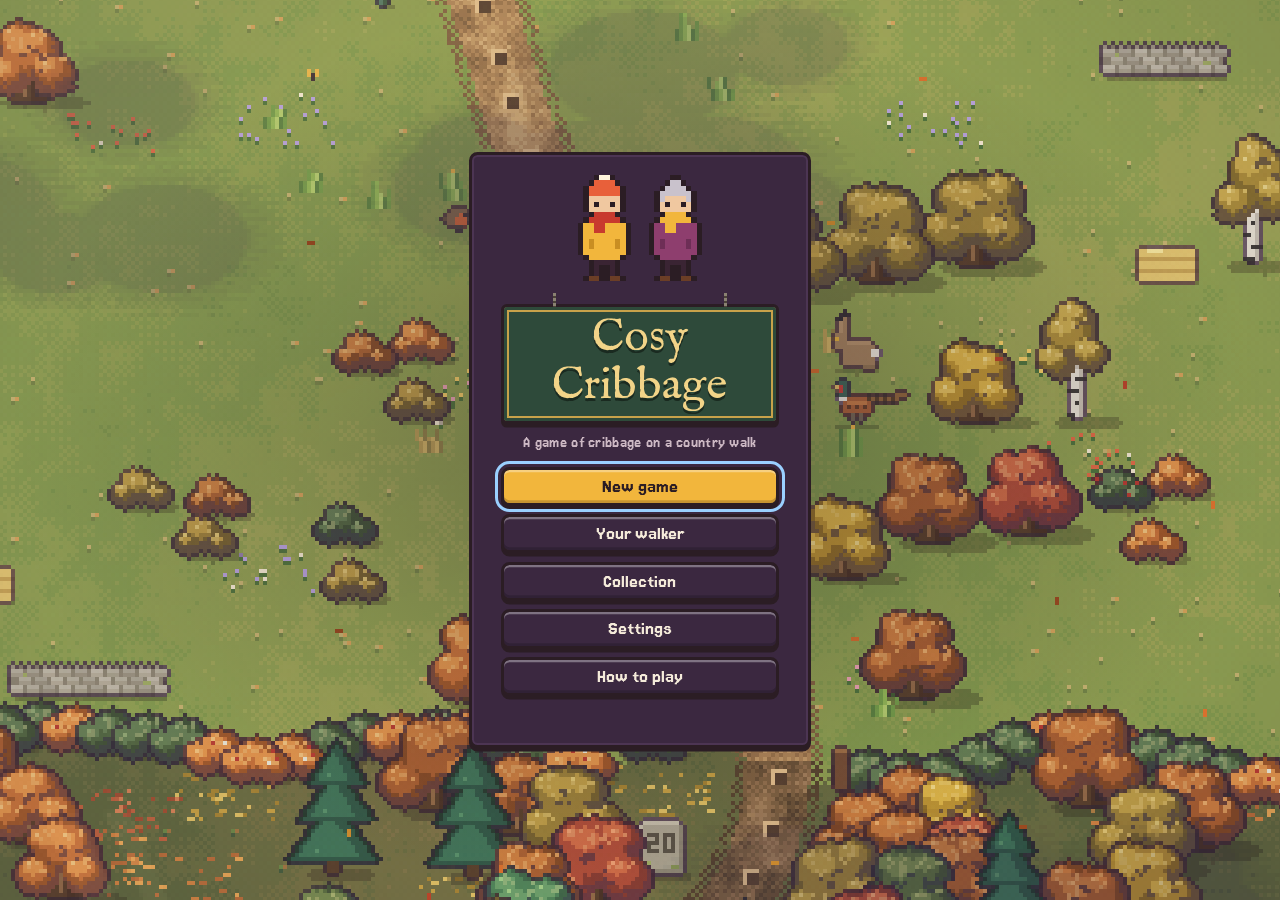
==== index.html @ cf3cde25 "Your cloth at every rest stop, not just the meadow The blanket you choose in the Collection used to " ====
<!DOCTYPE html>
<html lang="en">
<head>
<meta charset="utf-8">
<meta name="viewport" content="width=device-width, initial-scale=1">
<title>Cosy Cribbage</title>
<link rel="icon" href="data:,">
<link rel="preload" href="fonts/jersey-15.woff2" as="font" type="font/woff2" crossorigin>
<link rel="preload" href="fonts/im-fell-english.woff2" as="font" type="font/woff2" crossorigin>
<link rel="stylesheet" href="styles/main.css?v=1966e759">
</head>
<body>
<svg width="0" height="0" style="position:absolute" aria-hidden="true"><defs><symbol id="s-apple" viewBox="0 0 9 10" shape-rendering="crispEdges"><rect x="4" y="0" width="1" height="1" fill="currentColor"></rect><rect x="6" y="0" width="2" height="1" fill="currentColor"></rect><rect x="4" y="1" width="1" height="1" fill="currentColor"></rect><rect x="5" y="1" width="2" height="1" fill="currentColor"></rect><rect x="1" y="2" width="3" height="1" fill="currentColor"></rect><rect x="5" y="2" width="3" height="1" fill="currentColor"></rect><rect x="0" y="3" width="1" height="1" fill="currentColor"></rect><rect x="1" y="3" width="1" height="1" fill="currentColor"></rect><rect x="2" y="3" width="7" height="1" fill="currentColor"></rect><rect x="0" y="4" width="1" height="1" fill="currentColor"></rect><rect x="1" y="4" width="1" height="1" fill="currentColor"></rect><rect x="2" y="4" width="7" height="1" fill="currentColor"></rect><rect x="0" y="5" width="9" height="1" fill="currentColor"></rect><rect x="0" y="6" width="9" height="1" fill="currentColor"></rect><rect x="1" y="7" width="7" height="1" fill="currentColor"></rect><rect x="1" y="8" width="7" height="1" fill="currentColor"></rect><rect x="2" y="9" width="2" height="1" fill="currentColor"></rect><rect x="5" y="9" width="2" height="1" fill="currentColor"></rect><rect x="1" y="3" width="1" height="1" fill="#FFFFFF" fill-opacity="0.5"></rect><rect x="1" y="4" width="1" height="1" fill="#FFFFFF" fill-opacity="0.5"></rect></symbol><symbol id="s-pumpkin" viewBox="0 0 9 10" shape-rendering="crispEdges"><rect x="4" y="0" width="1" height="1" fill="#5C3A26"></rect><rect x="4" y="1" width="2" height="1" fill="#5C3A26"></rect><rect x="1" y="2" width="1" height="1" fill="currentColor"></rect><rect x="2" y="2" width="1" height="1" fill="currentColor"></rect><rect x="3" y="2" width="3" height="1" fill="currentColor"></rect><rect x="6" y="2" width="1" height="1" fill="currentColor"></rect><rect x="7" y="2" width="1" height="1" fill="currentColor"></rect><rect x="0" y="3" width="2" height="1" fill="currentColor"></rect><rect x="2" y="3" width="1" height="1" fill="currentColor"></rect><rect x="3" y="3" width="3" height="1" fill="currentColor"></rect><rect x="6" y="3" width="1" height="1" fill="currentColor"></rect><rect x="7" y="3" width="2" height="1" fill="currentColor"></rect><rect x="0" y="4" width="2" height="1" fill="currentColor"></rect><rect x="2" y="4" width="1" height="1" fill="currentColor"></rect><rect x="3" y="4" width="3" height="1" fill="currentColor"></rect><rect x="6" y="4" width="1" height="1" fill="currentColor"></rect><rect x="7" y="4" width="2" height="1" fill="currentColor"></rect><rect x="0" y="5" width="2" height="1" fill="currentColor"></rect><rect x="2" y="5" width="1" height="1" fill="currentColor"></rect><rect x="3" y="5" width="3" height="1" fill="currentColor"></rect><rect x="6" y="5" width="1" height="1" fill="currentColor"></rect><rect x="7" y="5" width="2" height="1" fill="currentColor"></rect><rect x="0" y="6" width="2" height="1" fill="currentColor"></rect><rect x="2" y="6" width="1" height="1" fill="currentColor"></rect><rect x="3" y="6" width="3" height="1" fill="currentColor"></rect><rect x="6" y="6" width="1" height="1" fill="currentColor"></rect><rect x="7" y="6" width="2" height="1" fill="currentColor"></rect><rect x="0" y="7" width="2" height="1" fill="currentColor"></rect><rect x="2" y="7" width="1" height="1" fill="currentColor"></rect><rect x="3" y="7" width="3" height="1" fill="currentColor"></rect><rect x="6" y="7" width="1" height="1" fill="currentColor"></rect><rect x="7" y="7" width="2" height="1" fill="currentColor"></rect><rect x="1" y="8" width="1" height="1" fill="currentColor"></rect><rect x="2" y="8" width="1" height="1" fill="currentColor"></rect><rect x="3" y="8" width="3" height="1" fill="currentColor"></rect><rect x="6" y="8" width="1" height="1" fill="currentColor"></rect><rect x="7" y="8" width="1" height="1" fill="currentColor"></rect><rect x="2" y="9" width="5" height="1" fill="currentColor"></rect><rect x="2" y="2" width="1" height="1" fill="#000000" fill-opacity="0.25"></rect><rect x="6" y="2" width="1" height="1" fill="#000000" fill-opacity="0.25"></rect><rect x="2" y="3" width="1" height="1" fill="#000000" fill-opacity="0.25"></rect><rect x="6" y="3" width="1" height="1" fill="#000000" fill-opacity="0.25"></rect><rect x="2" y="4" width="1" height="1" fill="#000000" fill-opacity="0.25"></rect><rect x="6" y="4" width="1" height="1" fill="#000000" fill-opacity="0.25"></rect><rect x="2" y="5" width="1" height="1" fill="#000000" fill-opacity="0.25"></rect><rect x="6" y="5" width="1" height="1" fill="#000000" fill-opacity="0.25"></rect><rect x="2" y="6" width="1" height="1" fill="#000000" fill-opacity="0.25"></rect><rect x="6" y="6" width="1" height="1" fill="#000000" fill-opacity="0.25"></rect><rect x="2" y="7" width="1" height="1" fill="#000000" fill-opacity="0.25"></rect><rect x="6" y="7" width="1" height="1" fill="#000000" fill-opacity="0.25"></rect><rect x="2" y="8" width="1" height="1" fill="#000000" fill-opacity="0.25"></rect><rect x="6" y="8" width="1" height="1" fill="#000000" fill-opacity="0.25"></rect></symbol><symbol id="s-berry" viewBox="0 0 9 10" shape-rendering="crispEdges"><rect x="3" y="0" width="1" height="1" fill="#4E7A34"></rect><rect x="5" y="0" width="1" height="1" fill="#4E7A34"></rect><rect x="6" y="0" width="1" height="1" fill="#4E7A34"></rect><rect x="4" y="1" width="1" height="1" fill="#4E7A34"></rect><rect x="5" y="1" width="1" height="1" fill="#4E7A34"></rect><rect x="2" y="2" width="1" height="1" fill="currentColor"></rect><rect x="3" y="2" width="1" height="1" fill="currentColor"></rect><rect x="4" y="2" width="1" height="1" fill="currentColor"></rect><rect x="5" y="2" width="1" height="1" fill="currentColor"></rect><rect x="6" y="2" width="1" height="1" fill="currentColor"></rect><rect x="1" y="3" width="1" height="1" fill="currentColor"></rect><rect x="2" y="3" width="1" height="1" fill="currentColor"></rect><rect x="2" y="3" width="1" height="1" fill="#FFFFFF" fill-opacity="0.45"></rect><rect x="3" y="3" width="1" height="1" fill="currentColor"></rect><rect x="4" y="3" width="1" height="1" fill="currentColor"></rect><rect x="5" y="3" width="1" height="1" fill="currentColor"></rect><rect x="5" y="3" width="1" height="1" fill="#FFFFFF" fill-opacity="0.45"></rect><rect x="6" y="3" width="1" height="1" fill="currentColor"></rect><rect x="7" y="3" width="1" height="1" fill="currentColor"></rect><rect x="0" y="4" width="1" height="1" fill="currentColor"></rect><rect x="1" y="4" width="1" height="1" fill="currentColor"></rect><rect x="2" y="4" width="1" height="1" fill="currentColor"></rect><rect x="3" y="4" width="1" height="1" fill="currentColor"></rect><rect x="4" y="4" width="1" height="1" fill="currentColor"></rect><rect x="5" y="4" width="1" height="1" fill="currentColor"></rect><rect x="6" y="4" width="1" height="1" fill="currentColor"></rect><rect x="7" y="4" width="1" height="1" fill="currentColor"></rect><rect x="8" y="4" width="1" height="1" fill="currentColor"></rect><rect x="0" y="5" width="1" height="1" fill="currentColor"></rect><rect x="1" y="5" width="1" height="1" fill="currentColor"></rect><rect x="1" y="5" width="1" height="1" fill="#FFFFFF" fill-opacity="0.45"></rect><rect x="2" y="5" width="1" height="1" fill="currentColor"></rect><rect x="3" y="5" width="1" height="1" fill="currentColor"></rect><rect x="4" y="5" width="1" height="1" fill="currentColor"></rect><rect x="4" y="5" width="1" height="1" fill="#FFFFFF" fill-opacity="0.45"></rect><rect x="5" y="5" width="1" height="1" fill="currentColor"></rect><rect x="6" y="5" width="1" height="1" fill="currentColor"></rect><rect x="7" y="5" width="1" height="1" fill="currentColor"></rect><rect x="7" y="5" width="1" height="1" fill="#FFFFFF" fill-opacity="0.45"></rect><rect x="8" y="5" width="1" height="1" fill="currentColor"></rect><rect x="0" y="6" width="1" height="1" fill="currentColor"></rect><rect x="1" y="6" width="1" height="1" fill="currentColor"></rect><rect x="2" y="6" width="1" height="1" fill="currentColor"></rect><rect x="3" y="6" width="1" height="1" fill="currentColor"></rect><rect x="4" y="6" width="1" height="1" fill="currentColor"></rect><rect x="5" y="6" width="1" height="1" fill="currentColor"></rect><rect x="6" y="6" width="1" height="1" fill="currentColor"></rect><rect x="7" y="6" width="1" height="1" fill="currentColor"></rect><rect x="8" y="6" width="1" height="1" fill="currentColor"></rect><rect x="1" y="7" width="1" height="1" fill="currentColor"></rect><rect x="2" y="7" width="1" height="1" fill="currentColor"></rect><rect x="2" y="7" width="1" height="1" fill="#FFFFFF" fill-opacity="0.45"></rect><rect x="3" y="7" width="1" height="1" fill="currentColor"></rect><rect x="4" y="7" width="1" height="1" fill="currentColor"></rect><rect x="5" y="7" width="1" height="1" fill="currentColor"></rect><rect x="5" y="7" width="1" height="1" fill="#FFFFFF" fill-opacity="0.45"></rect><rect x="6" y="7" width="1" height="1" fill="currentColor"></rect><rect x="7" y="7" width="1" height="1" fill="currentColor"></rect><rect x="2" y="8" width="1" height="1" fill="currentColor"></rect><rect x="3" y="8" width="1" height="1" fill="currentColor"></rect><rect x="4" y="8" width="1" height="1" fill="currentColor"></rect><rect x="5" y="8" width="1" height="1" fill="currentColor"></rect><rect x="6" y="8" width="1" height="1" fill="currentColor"></rect><rect x="3" y="9" width="1" height="1" fill="currentColor"></rect><rect x="4" y="9" width="1" height="1" fill="currentColor"></rect><rect x="5" y="9" width="1" height="1" fill="currentColor"></rect><rect x="3" y="4" width="1" height="1" fill="#000000" fill-opacity="0.3"></rect><rect x="6" y="4" width="1" height="1" fill="#000000" fill-opacity="0.3"></rect><rect x="2" y="6" width="1" height="1" fill="#000000" fill-opacity="0.3"></rect><rect x="5" y="6" width="1" height="1" fill="#000000" fill-opacity="0.3"></rect><rect x="7" y="6" width="1" height="1" fill="#000000" fill-opacity="0.3"></rect><rect x="4" y="8" width="1" height="1" fill="#000000" fill-opacity="0.3"></rect></symbol><symbol id="s-leaf" viewBox="0 0 9 10" shape-rendering="crispEdges"><rect x="4" y="0" width="1" height="1" fill="currentColor"></rect><rect x="3" y="1" width="3" height="1" fill="currentColor"></rect><rect x="2" y="2" width="2" height="1" fill="currentColor"></rect><rect x="4" y="2" width="1" height="1" fill="currentColor"></rect><rect x="5" y="2" width="2" height="1" fill="currentColor"></rect><rect x="1" y="3" width="3" height="1" fill="currentColor"></rect><rect x="4" y="3" width="1" height="1" fill="currentColor"></rect><rect x="5" y="3" width="3" height="1" fill="currentColor"></rect><rect x="0" y="4" width="1" height="1" fill="currentColor"></rect><rect x="1" y="4" width="1" height="1" fill="currentColor"></rect><rect x="2" y="4" width="2" height="1" fill="currentColor"></rect><rect x="4" y="4" width="1" height="1" fill="currentColor"></rect><rect x="5" y="4" width="2" height="1" fill="currentColor"></rect><rect x="7" y="4" width="1" height="1" fill="currentColor"></rect><rect x="8" y="4" width="1" height="1" fill="currentColor"></rect><rect x="0" y="5" width="2" height="1" fill="currentColor"></rect><rect x="2" y="5" width="1" height="1" fill="currentColor"></rect><rect x="3" y="5" width="1" height="1" fill="currentColor"></rect><rect x="4" y="5" width="1" height="1" fill="currentColor"></rect><rect x="5" y="5" width="1" height="1" fill="currentColor"></rect><rect x="6" y="5" width="1" height="1" fill="currentColor"></rect><rect x="7" y="5" width="2" height="1" fill="currentColor"></rect><rect x="1" y="6" width="3" height="1" fill="currentColor"></rect><rect x="4" y="6" width="1" height="1" fill="currentColor"></rect><rect x="5" y="6" width="3" height="1" fill="currentColor"></rect><rect x="2" y="7" width="2" height="1" fill="currentColor"></rect><rect x="4" y="7" width="1" height="1" fill="currentColor"></rect><rect x="5" y="7" width="2" height="1" fill="currentColor"></rect><rect x="4" y="8" width="1" height="1" fill="currentColor"></rect><rect x="4" y="9" width="1" height="1" fill="currentColor"></rect><rect x="4" y="2" width="1" height="1" fill="#F7EEDD" fill-opacity="0.6"></rect><rect x="4" y="3" width="1" height="1" fill="#F7EEDD" fill-opacity="0.6"></rect><rect x="1" y="4" width="1" height="1" fill="#F7EEDD" fill-opacity="0.6"></rect><rect x="4" y="4" width="1" height="1" fill="#F7EEDD" fill-opacity="0.6"></rect><rect x="7" y="4" width="1" height="1" fill="#F7EEDD" fill-opacity="0.6"></rect><rect x="2" y="5" width="1" height="1" fill="#F7EEDD" fill-opacity="0.6"></rect><rect x="4" y="5" width="1" height="1" fill="#F7EEDD" fill-opacity="0.6"></rect><rect x="6" y="5" width="1" height="1" fill="#F7EEDD" fill-opacity="0.6"></rect><rect x="4" y="6" width="1" height="1" fill="#F7EEDD" fill-opacity="0.6"></rect><rect x="4" y="7" width="1" height="1" fill="#F7EEDD" fill-opacity="0.6"></rect></symbol><symbol id="s-acorn" viewBox="0 0 9 10" shape-rendering="crispEdges"><rect x="4" y="0" width="1" height="1" fill="#3E2412"></rect><rect x="1" y="1" width="7" height="1" fill="#3E2412"></rect><rect x="0" y="2" width="9" height="1" fill="#3E2412"></rect><rect x="0" y="3" width="9" height="1" fill="#3E2412"></rect><rect x="1" y="4" width="7" height="1" fill="currentColor"></rect><rect x="1" y="5" width="1" height="1" fill="currentColor"></rect><rect x="2" y="5" width="6" height="1" fill="currentColor"></rect><rect x="1" y="6" width="1" height="1" fill="currentColor"></rect><rect x="2" y="6" width="6" height="1" fill="currentColor"></rect><rect x="2" y="7" width="5" height="1" fill="currentColor"></rect><rect x="3" y="8" width="3" height="1" fill="currentColor"></rect><rect x="4" y="9" width="1" height="1" fill="currentColor"></rect><rect x="1" y="5" width="1" height="1" fill="#FFFFFF" fill-opacity="0.4"></rect><rect x="1" y="6" width="1" height="1" fill="#FFFFFF" fill-opacity="0.4"></rect></symbol></defs></svg>
<canvas id="scene" aria-label="The lane and your rest stop. Lanterns on the lane show where each of you will walk to this round."></canvas>
<div id="hud" class="lane-hud"></div>

<div class="topbar">
 <div class="panel titlechip"><span class="title">Cosy Cribbage</span><span class="sub"><span id="roundInfo"></span><span class="seed" id="seed"></span></span></div>
 <div class="panel scores">
  <div class="score you"><i class="pip"></i><span class="who">You</span><b id="score-p">0</b><small id="gain-p"></small></div>
  <div class="score them"><i class="pip"></i><span class="who">Winnie</span><b id="score-c">0</b><small id="gain-c"></small></div>
 </div>
 <div class="controls">
  <button class="ibtn" id="musicBtn" aria-pressed="true" title="Music" aria-label="Music"><svg viewBox="0 0 8 8" aria-hidden="true"><path d="M3 0h5v1H3zM3 0h1v6H3zM7 0h1v5H7zM1 5h3v3H1zM5 4h3v3H5z" fill="currentColor"/></svg></button>
  <button class="ibtn" id="soundBtn" aria-pressed="true" title="Sound effects" aria-label="Sound effects"><svg viewBox="0 0 8 8" aria-hidden="true"><path d="M0 3h2v2H0zM2 2h1v4H2zM3 1h1v6H3zM5 2h1v1H5zM6 1h1v1H6zM5 5h1v1H5zM6 6h1v1H6zM6 3h2v2H6z" fill="currentColor"/></svg></button>
  <button class="ibtn" id="historyBtn" title="What happened" aria-label="What happened"><svg viewBox="0 0 8 8" aria-hidden="true"><path d="M0 1h8v1H0zM0 3h8v1H0zM0 5h8v1H0zM0 7h5v1H0z" fill="currentColor"/></svg></button>
  <button class="ibtn" id="rulesBtn" title="How to play" aria-label="How to play"><svg viewBox="0 0 8 8" aria-hidden="true"><path d="M2 0h4v1H2zM6 1h1v3H6zM4 4h2v1H4zM3 5h2v1H3zM3 7h2v1H3zM1 1h1v1H1z" fill="currentColor"/></svg></button>
  <button class="ibtn" id="menuIcon" title="Menu" aria-label="Menu"><svg viewBox="0 0 8 8" aria-hidden="true"><path d="M3 0h2v1H3zM2 1h1v1H2zM5 1h1v1H5zM1 2h1v1H1zM6 2h1v1H6zM0 3h8v1H0zM1 4h1v4H1zM6 4h1v4H6zM3 5h2v3H3zM2 7h1v1H2zM5 7h1v1H5z" fill="currentColor"/></svg></button>
  <button class="btn small" id="menuBtn">Menu</button>
 </div>
</div>

<div id="oppUI" class="opp-ui"></div>
<div id="surfaceUI" class="surface-ui"></div>
<div id="barUI" class="bar-ui"></div>
<div id="handUI" class="hand-ui"></div>
<div id="fx" class="fx stage"></div>


<div id="title" class="title-screen" hidden>
 <div class="panel title-card">
  <div class="title-art" id="titleArt" aria-hidden="true"></div>
  <div class="logo-sign"><h1 class="logo">Cosy Cribbage</h1></div>
  <p class="tagline">A game of cribbage on a country walk</p>
  <div class="menu">
   <button class="btn" id="tContinue">Continue</button>
   <button class="btn" id="tNew">New game</button>
   <button class="btn ghost" id="tWalker">Your walker</button>
   <button class="btn ghost" id="tCollection">Collection</button>
   <button class="btn ghost" id="tSettings">Settings</button>
   <button class="btn ghost" id="tRules">How to play</button>
  </div>
  <p class="title-stats" id="tStats"></p>
 </div>
 <div class="panel sheet" id="walkerSheet" hidden>
  <div class="dlg-head"><h2>Your walker</h2><button class="ibtn" data-back aria-label="Back"><svg viewBox="0 0 8 8" aria-hidden="true"><path d="M1 1h1v1H1zM2 2h1v1H2zM3 3h2v2H3zM5 2h1v1H5zM6 1h1v1H6zM2 5h1v1H2zM1 6h1v1H1zM5 5h1v1H5zM6 6h1v1H6z" fill="currentColor"/></svg></button></div>
  <div class="walker-grid" id="walkerGrid"></div>
 </div>
 <div class="panel sheet wide" id="collectionSheet" hidden>
  <div class="dlg-head"><h2>Collection</h2><button class="ibtn" data-back aria-label="Back"><svg viewBox="0 0 8 8" aria-hidden="true"><path d="M1 1h1v1H1zM2 2h1v1H2zM3 3h2v2H3zM5 2h1v1H5zM6 1h1v1H6zM2 5h1v1H2zM1 6h1v1H1zM5 5h1v1H5zM6 6h1v1H6z" fill="currentColor"/></svg></button></div>
  <div id="collectionBody"></div>
 </div>
 <div class="panel sheet" id="settingsSheet" hidden>
  <div class="dlg-head"><h2>Settings</h2><button class="ibtn" data-back aria-label="Back"><svg viewBox="0 0 8 8" aria-hidden="true"><path d="M1 1h1v1H1zM2 2h1v1H2zM3 3h2v2H3zM5 2h1v1H5zM6 1h1v1H6zM2 5h1v1H2zM1 6h1v1H1zM5 5h1v1H5zM6 6h1v1H6z" fill="currentColor"/></svg></button></div>
  <div class="setting"><span>Music</span><button class="toggle" id="sMusic" aria-pressed="true"><span></span></button></div>
  <div class="setting"><span>Sound effects</span><button class="toggle" id="sSound" aria-pressed="true"><span></span></button></div>
  <div class="setting col"><span>How Winnie plays</span>
   <div class="seg" id="sWinnie" role="group" aria-label="How Winnie plays">
    <button data-v="gentle">Gentle</button><button data-v="normal">Normal</button><button data-v="sharp">Sharp</button>
   </div>
   <small id="sWinnieNote"></small>
  </div>
 </div>
</div>

<div id="toasts" class="toasts" aria-live="polite"></div>
<div class="panel dialog" id="historyDlg" hidden><div class="dlg-head"><h2>What happened</h2><button class="ibtn" data-close aria-label="Close"><svg viewBox="0 0 8 8" aria-hidden="true"><path d="M1 1h1v1H1zM2 2h1v1H2zM3 3h2v2H3zM5 2h1v1H5zM6 1h1v1H6zM2 5h1v1H2zM1 6h1v1H1zM5 5h1v1H5zM6 6h1v1H6z" fill="currentColor"/></svg></button></div><div id="log" class="log"></div></div>
<div class="panel dialog" id="rulesDlg" hidden><div class="dlg-head"><h2>How to play</h2><button class="ibtn" data-close aria-label="Close"><svg viewBox="0 0 8 8" aria-hidden="true"><path d="M1 1h1v1H1zM2 2h1v1H2zM3 3h2v2H3zM5 2h1v1H5zM6 1h1v1H6zM2 5h1v1H2zM1 6h1v1H1zM5 5h1v1H5zM6 6h1v1H6z" fill="currentColor"/></svg></button></div>
 <ul>
   <li>At the start you each cut the deck. The lower card deals first (aces low).</li>
   <li>Each round you're dealt 6 cards. Pick 2 for the crib, which belongs to the dealer.</li>
   <li>A starter card is turned up. A jack scores the dealer 2 (his heels).</li>
   <li>Pegging: take turns playing cards, keeping the count at 31 or under. Score for 15 (2), 31 (2), pairs (2, 6, 12) and runs of 3 or more.</li>
   <li>If you can't play without going over 31, say Go. The last player to lay a card scores 1.</li>
   <li>The show: each hand scores with the starter. Fifteens 2, pairs 2, runs 1 per card, flush 4 or 5, and 1 for a jack matching the starter's suit (his nobs). Then the dealer scores the crib.</li>
   <li>Each round is played at a rest stop beside the lane. Points you score light a lantern further along; at the end of the round you both walk to your lanterns. First home at 121 wins.</li>
  </ul>
</div>
<script type="importmap">{"imports":{"./src/ai.js":"./src/ai.js?v=df0885c3","./src/art.js":"./src/art.js?v=497b6e69","./src/biomes.js":"./src/biomes.js?v=45d71f09","./src/cards.js":"./src/cards.js?v=2afb79ac","./src/collection.js":"./src/collection.js?v=89670405","./src/critters.js":"./src/critters.js?v=688e1f72","./src/game.js":"./src/game.js?v=4cdcb5be","./src/ground.js":"./src/ground.js?v=a14fafcf","./src/lane.js":"./src/lane.js?v=539a9e3c","./src/moments.js":"./src/moments.js?v=bac79530","./src/pixel.js":"./src/pixel.js?v=5874634c","./src/reststop.js":"./src/reststop.js?v=1572c9cd","./src/save.js":"./src/save.js?v=18dcd066","./src/scene.js":"./src/scene.js?v=fa06bb82","./src/scenery.js":"./src/scenery.js?v=8dbb115b","./src/scoring.js":"./src/scoring.js?v=37445088","./src/sound.js":"./src/sound.js?v=d62b0d7b","./src/sprites.js":"./src/sprites.js?v=ec0f4f63","./src/unlocks.js":"./src/unlocks.js?v=68dc9d2a","./src/walkers.js":"./src/walkers.js?v=8777dfb0","./src/weather.js":"./src/weather.js?v=d16a4c2c","./src/weathers.js":"./src/weathers.js?v=7598898b"}}</script>
<script type="module" src="src/game.js?v=4cdcb5be"></script>
</body>
</html>
---- styles/main.css ----
@font-face{font-family:Fell;src:url(../fonts/im-fell-english.woff2) format("woff2");font-display:swap}
@font-face{font-family:Jersey;src:url(../fonts/jersey-15.woff2) format("woff2");font-display:swap}

/* One small set of tokens. Sizes are in rem; the root size follows the screen (see placeUI). */
:root{
 --ink:#2B1D24;--plum:#3B2840;--plum-2:#4C3553;--cream:#F5EBDA;--paper:#FFFBF0;--muted:#CDB9C4;
 --gold:#F2B63C;--lamp:#FFD48A;--lilac:#D8B0E8;
 --r:.6rem;--bw:3px;--lift:0 .25rem 0 var(--ink);
 --cw:96px;--ch:130px;--co:58px
}
*{box-sizing:border-box}
html,body{margin:0;height:100%;overflow:hidden;background:#55702E;color:var(--cream);font-family:Jersey,ui-rounded,system-ui,sans-serif;font-synthesis:none;letter-spacing:.02em;-webkit-font-smoothing:antialiased}
button{font-family:inherit;font-weight:inherit}
[hidden]{display:none !important}
#scene{position:fixed;left:0;top:0;image-rendering:pixelated;display:block}
.lane-hud{position:fixed;inset:0;pointer-events:none;z-index:2}

/* building blocks */
.panel{background:var(--plum);border:var(--bw) solid var(--ink);border-radius:var(--r);box-shadow:inset 0 0 0 2px var(--plum-2),var(--lift)}
.tag{display:inline-block;padding:.1rem .5rem;background:var(--cream);color:var(--ink);border:var(--bw) solid var(--ink);border-radius:.45rem;font-size:1.04rem;white-space:nowrap;line-height:1.2}
.btn{height:2.75rem;padding:0 1.1rem;border:var(--bw) solid var(--ink);border-radius:var(--r);background:var(--gold);color:var(--ink);font-size:1.4rem;cursor:pointer;white-space:nowrap;
 box-shadow:inset 0 -.2rem 0 rgba(0,0,0,.18),inset 0 .15rem 0 rgba(255,255,255,.35),var(--lift);transition:transform .08s,box-shadow .08s}
.btn.small{height:2.35rem;font-size:1.16rem;padding:0 .8rem}
.btn:hover:not(:disabled){filter:brightness(1.06)}
.btn:active:not(:disabled){transform:translateY(.2rem);box-shadow:inset 0 -.2rem 0 rgba(0,0,0,.18),0 .05rem 0 var(--ink)}
.btn:disabled{background:#C9B79A;color:#6E5E58;cursor:default}
.btn.ghost{background:var(--plum);color:var(--cream)}
.ibtn{width:2.35rem;height:2.35rem;padding:.55rem;background:var(--plum);color:var(--cream);border:var(--bw) solid var(--ink);border-radius:var(--r);cursor:pointer;display:flex;align-items:center;justify-content:center;box-shadow:inset 0 0 0 2px var(--plum-2),var(--lift)}
.ibtn svg{width:100%;height:100%;shape-rendering:crispEdges}
.ibtn:hover{background:var(--plum-2)}
.ibtn:active{transform:translateY(.2rem);box-shadow:inset 0 0 0 2px var(--plum-2),0 .05rem 0 var(--ink)}
.ibtn.off{color:#8E7A88}
.btn:focus-visible,.ibtn:focus-visible,.card:focus-visible{outline:3px solid #9AD0FF;outline-offset:3px}

/* top bar */
.topbar{position:fixed;left:.75rem;right:.75rem;top:.75rem;z-index:6;display:flex;align-items:flex-start;gap:.6rem;pointer-events:none}
.topbar>*{pointer-events:auto}
.titlechip{display:flex;flex-direction:column;padding:.35rem .8rem .4rem;margin-right:auto}
.titlechip .title{font-size:1.65rem;color:var(--lamp);line-height:1.1}
.titlechip .sub{font-size:0.98rem;color:var(--muted);white-space:nowrap}
.titlechip .seed::before{content:" · "}
.scores{display:flex;align-items:center;gap:.2rem;padding:.25rem .3rem}
.score{display:flex;align-items:center;gap:.4rem;padding:.15rem .6rem;border-radius:.4rem;font-size:1.16rem;white-space:nowrap}
.score b{font-size:1.77rem;min-width:2ch;text-align:right;line-height:1.1}
.score.you b{color:var(--lamp)}
.score.them b{color:var(--lilac)}
.score small{font-size:0.98rem;color:var(--muted);min-width:2.2ch}
.pip{width:.6rem;height:.6rem;border:2px solid var(--ink);border-radius:2px}
.score.you .pip{background:var(--gold)}
.score.them .pip{background:#B07AC8}
.scores .score+.score{border-left:2px solid var(--plum-2);border-radius:0}
.controls{display:flex;gap:.4rem;align-items:center}
#menuIcon{display:none}

/* lane hud */
.lane-tag,.lantern-tag{position:absolute;transform:translate(-50%,-100%);padding:.05rem .45rem;background:var(--cream);color:var(--ink);border:var(--bw) solid var(--ink);border-radius:.45rem;font-size:0.98rem;white-space:nowrap;box-shadow:0 .15rem 0 rgba(0,0,0,.3)}
.lane-tag.you,.lantern-tag.you{background:var(--lamp)}
.lane-tag:not(.you),.lantern-tag:not(.you){background:var(--lilac)}
.lantern-tag.edge{opacity:.85;border-style:dashed}
.lane-banner{position:absolute;left:50%;top:5.5rem;transform:translateX(-50%);display:flex;flex-direction:column;align-items:center;padding:.4rem 1.4rem .5rem;white-space:nowrap}
.lane-banner.show{animation:bannerIn .4s steps(4)}
@keyframes bannerIn{0%{opacity:0;margin-top:-1rem}100%{opacity:1;margin-top:0}}
.lane-banner .small{font-size:1.04rem;color:var(--muted)}
.lane-banner .line{font-size:1.05rem;color:var(--cream);margin-top:.15rem}
.lane-banner .big{font-size:2.07rem;color:var(--lamp);line-height:1.1}
.lane-bubble,.speech{position:absolute;padding:.35rem .7rem;background:var(--paper);color:var(--ink);border:var(--bw) solid var(--ink);border-radius:var(--r);box-shadow:0 .2rem 0 rgba(0,0,0,.3);font-size:1.16rem;white-space:nowrap}
.lane-bubble{transform:translate(-50%,-100%);max-width:15rem;white-space:normal}
.speech{transform:translate(-1.4rem,-100%);z-index:7}
.speech::after{content:"";position:absolute;left:.9rem;bottom:-.6rem;width:.7rem;height:.7rem;background:var(--paper);border:var(--bw) solid var(--ink);border-top:0;border-left:0;transform:rotate(45deg) scaleY(.8)}
/* banner uses the panel look */
.lane-banner{background:var(--plum);border:var(--bw) solid var(--ink);border-radius:var(--r);box-shadow:inset 0 0 0 2px var(--plum-2),var(--lift)}

/* card areas */
.opp-ui,.surface-ui,.bar-ui,.hand-ui{position:fixed;z-index:4;transition:opacity .4s}
body.walking .opp-ui,body.walking .surface-ui,body.walking .hand-ui,body.walking .bar-ui{opacity:0;pointer-events:none}
body.finished .opp-ui,body.finished .hand-ui,body.finished .bar-ui{opacity:0;pointer-events:none}
.opp-ui{transform:translateX(-50%)}
.surface-ui{display:grid;grid-template-columns:auto minmax(0,1fr) auto;align-items:end;gap:1rem;padding:0 1.1rem 1.6rem}
.spot{display:flex;flex-direction:column;align-items:center;gap:.4rem}
.centre{display:flex;align-items:center;justify-content:center;gap:1rem;min-width:0;align-self:center;padding-top:1.6rem}
.countbox{display:flex;flex-direction:column;align-items:center;padding:.4rem .9rem .5rem;flex:none;min-width:5.5rem;text-align:center}
.countbox .label{font-size:1.04rem;color:var(--muted)}
.countbox b{font-size:2.81rem;color:var(--lamp);line-height:1}
.countbox .note{font-size:1.04rem;color:var(--cream);margin-top:.2rem;white-space:nowrap}
.pilewrap{display:flex;align-items:center;gap:1rem}
.pile{position:relative;width:calc(var(--cw)*2);height:calc(var(--cw)*1.42 + 12px)}
.pile .pc{position:absolute;top:6px}
.pile .pc.new{animation:drop .25s steps(3)}
@keyframes drop{0%{transform:var(--t) translateY(-30px);opacity:0}100%{transform:var(--t);opacity:1}}
.spent{display:flex;flex-direction:column;align-items:center;gap:.3rem}
.spent .crib{width:calc(var(--cw)*.55 + 6px);height:calc(var(--cw)*.78 + 6px)}
.spent .back{--w:calc(var(--cw)*.55)}
.slots{display:flex;gap:.4rem}
.slots .empty{--w:calc(var(--cw)*.5)}
#starter{min-height:calc(var(--cw)*1.42 + 12px);display:flex;align-items:flex-end}
.bar-ui{display:flex;align-items:center;justify-content:center;gap:.75rem;padding:0 .5rem}
.bar-ui .prompt{padding:.45rem .9rem;background:var(--plum);border:var(--bw) solid var(--ink);border-radius:var(--r);box-shadow:inset 0 0 0 2px var(--plum-2),var(--lift);color:var(--cream);font-size:1.28rem;white-space:nowrap}
.hand-ui{display:flex;justify-content:center;--cw:var(--ch)}
.fanhand{display:flex;justify-content:center;padding-top:.9rem}
.fanhand .card{margin-left:calc(var(--ch)*-.1);transform:var(--fan);transform-origin:50% 120%}
.fanhand .card:first-child{margin-left:0}
.fanhand button.card:hover:not(:disabled){transform:var(--fan) translateY(-.5rem)}
.fanhand .card.sel{transform:var(--fan) translateY(-1.4rem)}
.fanhand .card.hl{transform:var(--fan) translateY(-.8rem)}
.held{display:flex;gap:.3rem}
.held.faded{opacity:.55}
.fan.small .back,.held.small .card{--w:var(--co)}
.fan.small>*+*{margin-left:calc(var(--co)*-.6)}

/* cards */
.card,.back,.empty{--w:var(--cw);width:var(--w);height:calc(var(--w)*1.42);flex:none;border-radius:calc(var(--w)*.09)}
.card{position:relative;background:var(--paper);border:var(--bw) solid var(--ink);box-shadow:inset 0 calc(var(--w)*-.03) 0 #EADCC4,0 .2rem 0 var(--ink),.15rem .35rem 0 rgba(0,0,0,.25);padding:0;transition:transform .12s;text-align:left;font-family:inherit}
button.card{cursor:pointer}
.card.sel,.card.hl{box-shadow:inset 0 calc(var(--w)*-.03) 0 #EADCC4,0 0 0 4px var(--gold),0 .2rem 0 4px var(--ink)}
.surface-ui .card.hl,.opp-ui .card.hl{transform:translateY(-.5rem)}
.card:disabled{cursor:default}
.card.dim{opacity:.5}
.card .rk{position:absolute;left:9%;top:5%;display:flex;flex-direction:column;align-items:center;gap:calc(var(--w)*.03)}
.card .rk b{font-size:calc(var(--w)*.44);line-height:.9;letter-spacing:-.02em}
.card .rk svg{width:calc(var(--w)*.2);height:auto}
.card .big{position:absolute;right:10%;bottom:9%;width:calc(var(--w)*.46);height:auto}
.back{background:var(--bp,none),var(--bb,#8E3E6E);border:var(--bw) solid var(--ink);box-shadow:inset 0 0 0 calc(var(--w)*.05) var(--bb,#8E3E6E),inset 0 0 0 calc(var(--w)*.05 + 2px) var(--br,var(--gold)),0 .2rem 0 var(--ink);display:flex;align-items:center;justify-content:center;color:var(--bi,var(--gold))}
.back svg{width:30%;height:auto}
.fan{display:flex}
.fan>*+*{margin-left:calc(var(--w)*-.6)}
.crib{position:relative;width:calc(var(--cw) + 12px);height:calc(var(--cw)*1.42 + 12px)}
.empty{border:var(--bw) dashed rgba(43,29,36,.45);background:rgba(255,255,255,.22);display:flex;align-items:center;justify-content:center;font-size:0.98rem;color:var(--ink)}
.overlay{display:flex;flex-direction:column;align-items:center;gap:.6rem;padding:1rem 1.4rem;text-align:center}
.total{font-size:2.07rem;color:var(--lamp)}
.label{font-size:1.16rem;color:var(--cream)}
body.finished .surface-ui{opacity:1;left:0 !important;top:0 !important;width:100% !important;height:100% !important;display:flex;align-items:flex-end;justify-content:center;padding:0 1rem 14vh;pointer-events:none}
body.finished .surface-ui .centre{padding:0;align-self:flex-end}
body.finished .surface-ui .panel{pointer-events:auto}

/* pop-ups and dialogs */
.fx{position:fixed;inset:0;pointer-events:none;overflow:visible;z-index:8}
.pop{position:absolute;transform:translate(-50%,-50%);white-space:nowrap;padding:.15rem .6rem;background:var(--lamp);color:var(--ink);border:var(--bw) solid var(--ink);border-radius:var(--r);box-shadow:var(--lift);font-size:1.65rem;animation:pop 1.6s forwards}
.pop.c{background:var(--lilac)}
@keyframes pop{0%{opacity:0;transform:translate(-50%,-50%) scale(.6)}12%{opacity:1;transform:translate(-50%,-50%) scale(1.12)}22%{transform:translate(-50%,-50%) scale(1)}75%{opacity:1;transform:translate(-50%,-110%)}100%{opacity:0;transform:translate(-50%,-160%)}}
.dialog{position:fixed;z-index:9;right:.75rem;top:4.6rem;background:var(--plum);width:min(28rem,calc(100vw - 1.5rem));max-height:calc(100vh - 6rem);overflow:auto;padding:.8rem 1rem 1rem;font-size:1.22rem;line-height:1.4;color:var(--cream)}
.dlg-head{display:flex;justify-content:space-between;align-items:center;margin-bottom:.3rem}
.dialog h2{margin:0;font-size:1.59rem;color:var(--lamp)}
.dialog ul{padding-left:1.1rem;margin:.4rem 0 0;display:flex;flex-direction:column;gap:.45rem}
.dialog .ibtn{width:2rem;height:2rem;padding:.45rem}
.log p{margin:.35rem 0;color:var(--muted)}
.log p:first-child{color:var(--cream)}
@media (prefers-reduced-motion: reduce){.pop{animation-duration:2.4s}.pile .pc.new,.lane-banner.show{animation:none}}

/* portrait: two-row top bar, tighter surface */
body.portrait .topbar{left:.5rem;right:.5rem;top:.5rem;flex-wrap:wrap;gap:.4rem}
body.portrait .titlechip{padding:.25rem .6rem}
body.portrait .titlechip .title{font-size:1.34rem}
body.portrait .controls{gap:.3rem}
body.portrait .ibtn{width:2rem;height:2rem;padding:.42rem}
body.portrait .titlechip .seed{display:none}
body.portrait .controls .btn.small{display:none}
body.portrait .controls #menuIcon{display:flex}
body.portrait .scores{order:3;width:100%;justify-content:space-around}
body.portrait .surface-ui{gap:.5rem;padding:0 .75rem .75rem}
body.portrait .centre{gap:.5rem}
body.portrait .countbox{min-width:4.2rem;padding:.3rem .5rem}
body.portrait .countbox b{font-size:2.2rem}
body.portrait .countbox .note,body.portrait .countbox .label{font-size:0.92rem}
body.portrait .pilewrap{gap:.4rem}
body.portrait .pile{width:calc(var(--cw)*1.6)}
body.portrait .spent{display:none}
body.portrait .bar-ui .prompt{font-size:1.1rem;padding:.35rem .6rem}
body.portrait .btn{height:2.5rem;font-size:1.22rem;padding:0 .8rem}
body.portrait .fanhand .card{margin-left:calc(var(--ch)*-.22)}
body.portrait .fanhand .card:first-child{margin-left:0}
body.portrait .lane-banner{top:7rem}

/* little reactions from animals you click */
.critter-say{position:absolute;transform:translate(-50%,-100%);padding:.05rem .4rem;background:var(--paper);color:var(--ink);border:2px solid var(--ink);border-radius:.4rem;font-size:1rem;white-space:nowrap;pointer-events:none;animation:say 1.3s forwards}
@keyframes say{0%{opacity:0;margin-top:.4rem}15%{opacity:1;margin-top:0}70%{opacity:1}100%{opacity:0;margin-top:-1rem}}
.lane-tag[data-tag="c"]{transform:translate(calc(-100% + .3rem),-100%)}
.lane-tag[data-tag="p"]{transform:translate(-.3rem,-100%)}

/* ---------- title screen ---------- */
body.on-title .topbar,body.on-title .opp-ui,body.on-title .surface-ui,body.on-title .bar-ui,body.on-title .hand-ui,body.on-title .lane-tag,body.on-title .lantern-tag{display:none !important}
.title-screen{position:fixed;inset:0;z-index:9;display:flex;align-items:center;justify-content:center;padding:1rem;pointer-events:none;
 background:radial-gradient(ellipse at center,rgba(30,18,34,.35),rgba(30,18,34,0) 70%)}
.title-screen>*{pointer-events:auto}
.title-card{display:flex;flex-direction:column;align-items:center;gap:.5rem;padding:1.4rem 2rem 1.3rem;width:min(24rem,100%);text-align:center}
.title-art{display:flex;gap:1.2rem;align-items:flex-end;margin-bottom:.2rem}
.px-sprite{image-rendering:pixelated;display:block}
.title-art .px-sprite{width:3.75rem;height:7.5rem}
.logo{margin:0;font-family:Fell,Georgia,serif;font-weight:400;font-size:3.2rem;line-height:1.05;letter-spacing:0;color:#F2D488;text-shadow:0 .18rem 0 #1A2A20}
.tagline{margin:0 0 .6rem;font-size:1.15rem;color:var(--muted)}
.menu{display:flex;flex-direction:column;gap:.6rem;width:100%}
.menu .btn{width:100%}
.title-stats{margin:.4rem 0 0;min-height:1.2em;font-size:1.05rem;color:var(--muted)}
.sheet{width:min(34rem,100%);max-height:calc(100vh - 2rem);overflow:auto;padding:.9rem 1.1rem 1.2rem}
.sheet h2{margin:0;font-weight:400;font-size:1.6rem;color:var(--lamp)}
.walker-grid{display:grid;grid-template-columns:repeat(4,1fr);gap:.6rem;margin-top:.8rem}
.walker-tile{display:flex;flex-direction:column;align-items:center;gap:.3rem;padding:.7rem .3rem .6rem;background:var(--plum-2);border:var(--bw) solid var(--ink);border-radius:var(--r);color:var(--cream);cursor:pointer;font-family:inherit;font-size:1.1rem}
.walker-tile .px-sprite{width:2.5rem;height:5rem}
.walker-tile:hover:not(:disabled){filter:brightness(1.12)}
.walker-tile.sel{background:#5E4568;box-shadow:0 0 0 3px var(--gold)}
.walker-tile:disabled{cursor:default;background:#33223A;color:var(--muted)}
.walker-tile .how{font-size:.9rem;line-height:1.1;color:var(--muted)}
.setting{display:flex;align-items:center;justify-content:space-between;gap:1rem;padding:.7rem 0;border-bottom:2px solid var(--plum-2);font-size:1.25rem}
.setting.col{flex-direction:column;align-items:stretch;border-bottom:0}
.setting small{font-size:1rem;color:var(--muted)}
.toggle{width:3.4rem;height:1.9rem;padding:.2rem;border:var(--bw) solid var(--ink);border-radius:1rem;background:#5A4A58;cursor:pointer;display:flex}
.toggle span{width:1.2rem;height:1.2rem;border-radius:50%;background:var(--cream);transition:transform .15s}
.toggle[aria-pressed="true"]{background:var(--gold)}
.toggle[aria-pressed="true"] span{transform:translateX(1.45rem)}
.seg{display:flex;border:var(--bw) solid var(--ink);border-radius:var(--r);overflow:hidden}
.seg button{flex:1;padding:.5rem 0;border:0;background:var(--plum-2);color:var(--cream);font-family:inherit;font-size:1.15rem;cursor:pointer}
.seg button+button{border-left:var(--bw) solid var(--ink)}
.seg button[aria-pressed="true"]{background:var(--gold);color:var(--ink)}
.btn:focus-visible,.walker-tile:focus-visible,.toggle:focus-visible,.seg button:focus-visible{outline:3px solid #9AD0FF;outline-offset:3px}
.overlay .row{display:flex;gap:.6rem;margin-top:.2rem}
.unlock{display:flex;align-items:center;gap:.5rem;padding:.3rem .7rem;background:var(--plum-2);border-radius:var(--r);color:var(--lamp);font-size:1.15rem}
.unlock .px-sprite{width:1.25rem;height:2.5rem}
#rulesDlg{z-index:11}
body.portrait .walker-grid{grid-template-columns:repeat(4,1fr);gap:.4rem}
body.portrait .walker-tile .how{font-size:.8rem}
body.portrait .logo{font-size:2.6rem}

/* ---------- card backs ---------- */
[data-back="forest"]{--bb:#3E6A44;--br:#F2D888;--bi:#F2D888;--bp:repeating-linear-gradient(45deg,rgba(255,255,255,.06) 0 3px,transparent 3px 7px)}
[data-back="gold"]{--bb:#D9A23A;--br:#7A3E5E;--bi:#7A3E5E;--bp:radial-gradient(circle at 30% 25%,rgba(255,240,190,.5),transparent 55%)}
[data-back="skunk"]{--bb:#2A2430;--br:#F5EBDA;--bi:#F5EBDA;--bp:linear-gradient(90deg,transparent 40%,#F5EBDA 40% 60%,transparent 60%)}
[data-back="midnight"]{--bb:#24305A;--br:#B8C8F0;--bi:#F2D888;--bp:radial-gradient(#F2D888 1px,transparent 1.5px) 0 0/9px 9px}
[data-back="guide"]{--bb:#7A9A5A;--br:#F5EBDA;--bi:#3E5A2E;--bp:repeating-linear-gradient(0deg,rgba(255,255,255,.08) 0 2px,transparent 2px 6px)}
[data-back="starry"]{--bb:#3A1E52;--br:#FFD48A;--bi:#FFD48A;--bp:radial-gradient(#FFD48A 1px,transparent 1.5px) 0 0/7px 7px,radial-gradient(#C8A0F0 1px,transparent 1.5px) 3px 4px/11px 11px}
[data-back="plum"]{--bb:#8E3E6E;--br:var(--gold);--bi:var(--gold);--bp:none}
.mini-back{--w:1.6rem;display:inline-flex;align-items:center;justify-content:center;width:1.6rem;height:2.3rem;border-radius:.2rem;border:2px solid var(--ink);
 background:var(--bp,none),var(--bb,#8E3E6E);box-shadow:inset 0 0 0 2px var(--bb,#8E3E6E),inset 0 0 0 3px var(--br,var(--gold));color:var(--bi,var(--gold))}
.mini-back svg{width:45%;shape-rendering:crispEdges}
.rug-icon{width:2.8rem;height:1.8rem;border:2px solid var(--ink);border-radius:.2rem}
.lantern-icon{width:1.2rem;height:1.6rem}
.secret-icon{display:inline-flex;align-items:center;justify-content:center;width:1.8rem;height:1.8rem;border-radius:50%;background:#1E1420;color:var(--lamp);font-size:1.3rem}
.critter-icon{height:2.6rem;width:auto}
.locked{filter:brightness(0) opacity(.45)}

/* ---------- toasts ---------- */
.toasts{position:fixed;top:5.4rem;left:.75rem;z-index:12;display:flex;flex-direction:column;align-items:flex-start;gap:.4rem;pointer-events:none}
.toast{display:flex;align-items:center;gap:.5rem;padding:.35rem .8rem;background:var(--plum);border:var(--bw) solid var(--ink);border-radius:var(--r);box-shadow:inset 0 0 0 2px var(--plum-2),var(--lift);color:var(--lamp);font-size:1.2rem;white-space:nowrap;animation:toast 4.2s forwards}
.toast.legend{background:#4A2A5E;box-shadow:inset 0 0 0 2px var(--gold),var(--lift)}
.toast .px-sprite{height:2rem;width:auto}
@keyframes toast{0%{opacity:0;transform:translateY(-.6rem)}8%{opacity:1;transform:none}85%{opacity:1}100%{opacity:0}}
.unlock .mini-back,.unlock .rug-icon,.unlock .lantern-icon{flex:none}
.unlock .px-sprite{height:2.5rem;width:auto}

/* ---------- collection ---------- */
.sheet.wide{width:min(44rem,100%)}
.tabs{display:flex;gap:.3rem;margin:.6rem 0 .2rem;border-bottom:2px solid var(--plum-2)}
.tab{padding:.45rem .9rem;border:0;border-radius:var(--r) var(--r) 0 0;background:transparent;color:var(--muted);font-family:inherit;font-size:1.2rem;cursor:pointer}
.tab[aria-pressed="true"]{background:var(--plum-2);color:var(--lamp)}
.col-body{display:flex;flex-direction:column;gap:.45rem;padding-top:.6rem}
.col-note{margin:0;color:var(--muted);font-size:1.05rem}
.rank-card{display:flex;flex-direction:column;gap:.3rem;padding:.7rem .9rem;background:var(--plum-2);border-radius:var(--r)}
.rank-label{color:var(--muted);font-size:1rem}
.rank-name{color:var(--lamp);font-size:2rem;line-height:1}
.rank-next{color:var(--cream);font-size:1.05rem}
.bar{height:.7rem;background:#2A1C2E;border:2px solid var(--ink);border-radius:.4rem;overflow:hidden}
.bar span{display:block;height:100%;background:var(--gold)}
.tier-head{margin:.6rem 0 .1rem;font-weight:400;font-size:1.3rem;color:var(--cream)}
.tier-head.rare{color:#9AC8F0}
.tier-head.legendary{color:#E8A8F8}
.feat{display:grid;grid-template-columns:3rem 1fr auto;align-items:center;gap:.7rem;padding:.4rem .6rem;border-radius:var(--r);background:rgba(0,0,0,.15);color:var(--muted)}
.feat.done{background:var(--plum-2);color:var(--cream)}
.feat-icon{display:flex;justify-content:center}
.feat-icon .px-sprite{height:2.6rem;width:auto}
.feat-text{display:flex;flex-direction:column;font-size:1rem;line-height:1.15}
.feat-text b{font-weight:400;font-size:1.2rem;color:var(--cream)}
.feat:not(.done) .feat-text b{color:var(--muted)}
.feat-reward{font-size:1rem;color:var(--lamp);text-align:right}
.feat:not(.done) .feat-reward{color:var(--muted)}
.guide-grid,.gear-grid{display:grid;grid-template-columns:repeat(4,1fr);gap:.5rem}
.sticker,.gear-tile{display:flex;flex-direction:column;align-items:center;gap:.3rem;padding:.7rem .4rem .6rem;background:rgba(0,0,0,.15);border:var(--bw) solid var(--ink);border-radius:var(--r);color:var(--muted);text-align:center;font-family:inherit;font-size:.95rem;line-height:1.1}
.sticker{min-height:7.5rem;justify-content:flex-end}
.sticker.found{background:#F2E8D4;color:#6E5A50}
.sticker b,.gear-tile b{font-weight:400;font-size:1.2rem;color:var(--cream)}
.sticker.found b{color:var(--ink)}
.gear-tile{cursor:pointer;background:var(--plum-2);min-height:6.5rem;justify-content:center}
.gear-tile:disabled{cursor:default;background:#33223A}
.gear-tile.sel{box-shadow:0 0 0 3px var(--gold)}
.gear-tile span{font-size:.85rem;color:var(--muted)}
body.portrait .guide-grid,body.portrait .gear-grid{grid-template-columns:repeat(3,1fr)}
body.portrait .feat{grid-template-columns:2.4rem 1fr auto;gap:.5rem}

body.portrait .toasts{top:8.4rem;left:50%;transform:translateX(-50%);align-items:center}
.feat-icon .rug-icon{width:2.2rem;height:1.4rem}

/* pub-sign title */
.logo-sign{position:relative;margin:.9rem 0 .2rem;padding:.55rem 1.3rem .75rem;background:#2E4A3A;border:var(--bw) solid var(--ink);border-radius:.4rem;box-shadow:inset 0 0 0 3px #2E4A3A,inset 0 0 0 5px #C8A24A,0 .25rem 0 var(--ink)}
.logo-sign::before,.logo-sign::after{content:"";position:absolute;top:-1rem;width:3px;height:1rem;background:repeating-linear-gradient(#8A8272 0 3px,#4A4238 3px 5px)}
.logo-sign::before{left:18%}.logo-sign::after{right:18%}
.titlechip .title{font-family:Fell,Georgia,serif;font-size:1.55rem;letter-spacing:0;line-height:1.1;color:#F2D488}
.lane-banner .big{font-family:Fell,Georgia,serif;font-size:2.1rem;letter-spacing:0;line-height:1.15}
body.portrait .logo{font-size:2.7rem}

/* cut for deal */
.spread{display:flex;flex:1;max-width:calc(var(--cw)*5.4);padding-top:1rem}
.cutbtn{flex:none;padding:0;border:0;background:none;cursor:pointer;margin-left:calc((100% - var(--cw)) / (var(--n) - 1) - var(--cw));transition:transform .12s}
.cutbtn:first-child{margin-left:0}
.cutbtn:hover,.cutbtn:focus-visible{transform:translateY(-.7rem)}
.cutbtn:focus-visible{outline:3px solid #9AD0FF;outline-offset:2px;border-radius:.4rem}
.cutslot{--w:var(--cw)}
.cutspot{min-height:calc(var(--cw)*1.42 + 12px);display:flex;align-items:flex-end}

body.on-title .dialog{top:50%;right:auto;left:50%;transform:translate(-50%,-50%)}
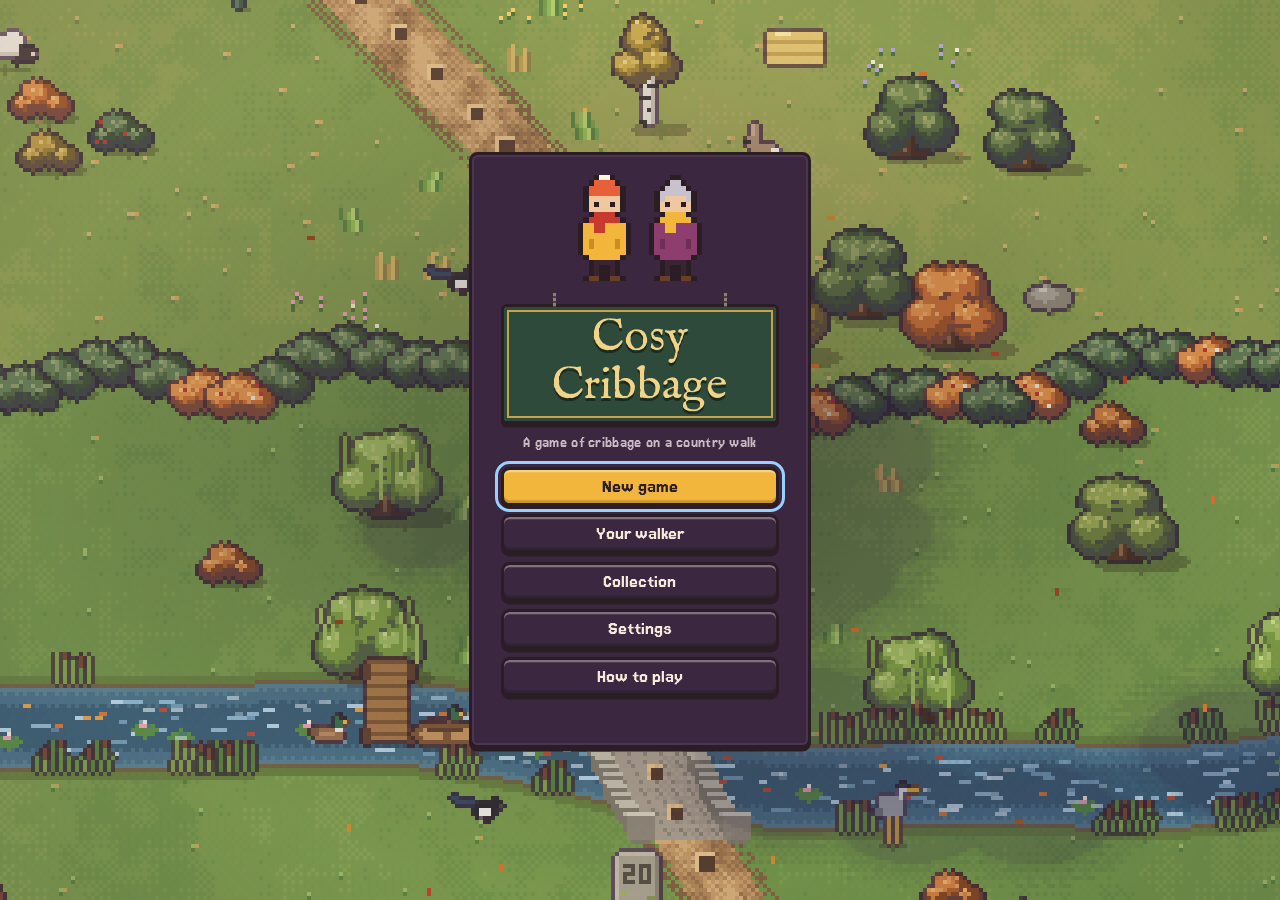
==== commit f02895e8: "The lake: row across on lily pads A new biome, once per lane (never the first stretch, never next to" ====
--- a/index.html
+++ b/index.html
@@ -86,7 +86,7 @@
    <li>Each round is played at a rest stop beside the lane. Points you score light a lantern further along; at the end of the round you both walk to your lanterns. First home at 121 wins.</li>
   </ul>
 </div>
-<script type="importmap">{"imports":{"./src/ai.js":"./src/ai.js?v=df0885c3","./src/art.js":"./src/art.js?v=497b6e69","./src/biomes.js":"./src/biomes.js?v=45d71f09","./src/cards.js":"./src/cards.js?v=2afb79ac","./src/collection.js":"./src/collection.js?v=89670405","./src/critters.js":"./src/critters.js?v=688e1f72","./src/game.js":"./src/game.js?v=4cdcb5be","./src/ground.js":"./src/ground.js?v=a14fafcf","./src/lane.js":"./src/lane.js?v=539a9e3c","./src/moments.js":"./src/moments.js?v=bac79530","./src/pixel.js":"./src/pixel.js?v=5874634c","./src/reststop.js":"./src/reststop.js?v=1572c9cd","./src/save.js":"./src/save.js?v=18dcd066","./src/scene.js":"./src/scene.js?v=fa06bb82","./src/scenery.js":"./src/scenery.js?v=8dbb115b","./src/scoring.js":"./src/scoring.js?v=37445088","./src/sound.js":"./src/sound.js?v=d62b0d7b","./src/sprites.js":"./src/sprites.js?v=ec0f4f63","./src/unlocks.js":"./src/unlocks.js?v=68dc9d2a","./src/walkers.js":"./src/walkers.js?v=8777dfb0","./src/weather.js":"./src/weather.js?v=d16a4c2c","./src/weathers.js":"./src/weathers.js?v=7598898b"}}</script>
+<script type="importmap">{"imports":{"./src/ai.js":"./src/ai.js?v=df0885c3","./src/art.js":"./src/art.js?v=497b6e69","./src/biomes.js":"./src/biomes.js?v=42e2ae13","./src/cards.js":"./src/cards.js?v=2afb79ac","./src/collection.js":"./src/collection.js?v=9031fa3a","./src/critters.js":"./src/critters.js?v=9b4d8b0f","./src/game.js":"./src/game.js?v=4cdcb5be","./src/ground.js":"./src/ground.js?v=a14fafcf","./src/lake.js":"./src/lake.js?v=4a7387ce","./src/lane.js":"./src/lane.js?v=7c4d6a9c","./src/moments.js":"./src/moments.js?v=dcf20f05","./src/pixel.js":"./src/pixel.js?v=5874634c","./src/reststop.js":"./src/reststop.js?v=1ba02796","./src/save.js":"./src/save.js?v=18dcd066","./src/scene.js":"./src/scene.js?v=8c956a65","./src/scenery.js":"./src/scenery.js?v=8dbb115b","./src/scoring.js":"./src/scoring.js?v=37445088","./src/sound.js":"./src/sound.js?v=7f9e4870","./src/sprites.js":"./src/sprites.js?v=ec0f4f63","./src/unlocks.js":"./src/unlocks.js?v=eae688ac","./src/walkers.js":"./src/walkers.js?v=8777dfb0","./src/weather.js":"./src/weather.js?v=d16a4c2c","./src/weathers.js":"./src/weathers.js?v=7598898b"}}</script>
 <script type="module" src="src/game.js?v=4cdcb5be"></script>
 </body>
 </html>
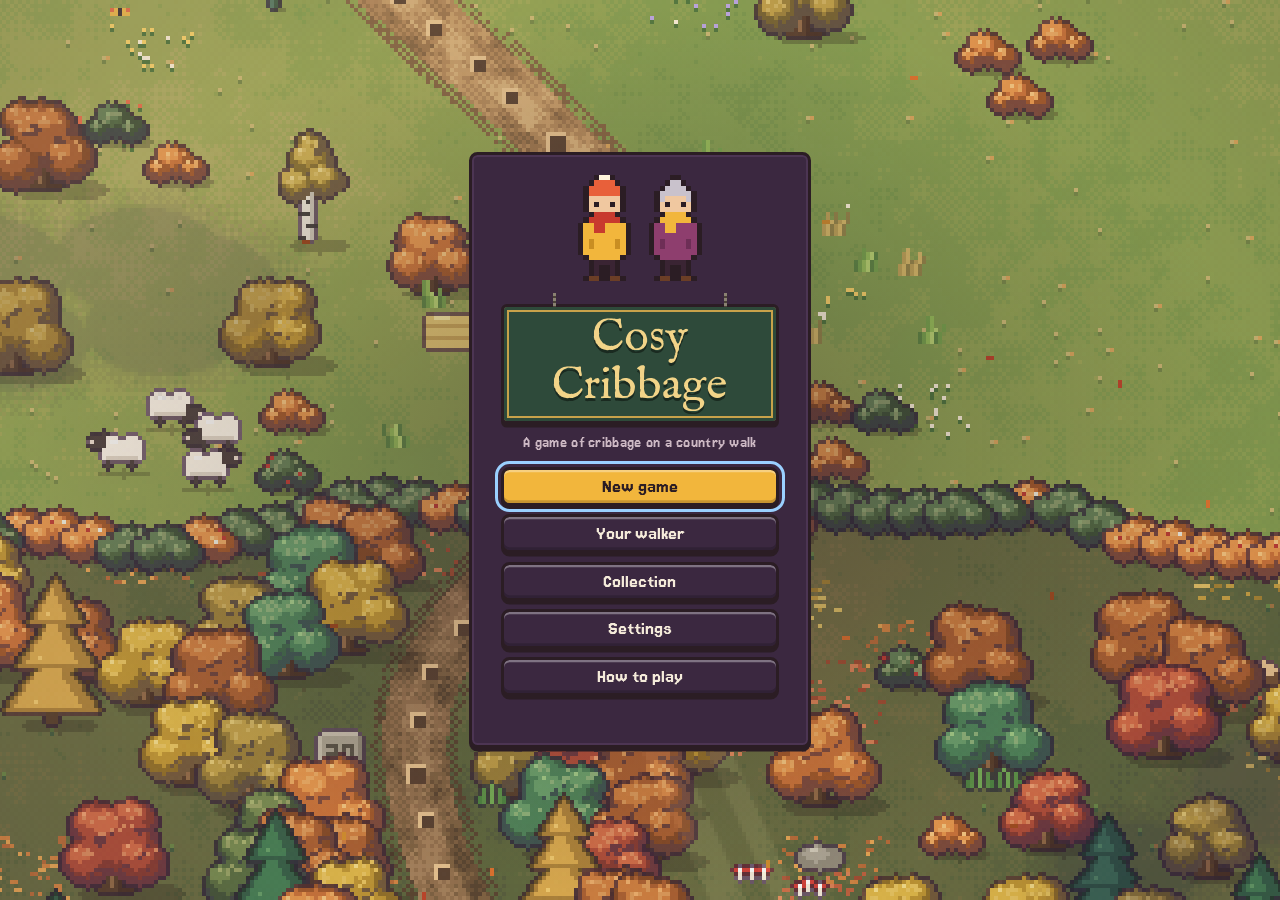
==== commit b6564fa2: "Lake rest stop: a rowing boat afloat, not a plank table The lake's rest stop was a rounded wooden bo" ====
--- a/index.html
+++ b/index.html
@@ -86,7 +86,7 @@
    <li>Each round is played at a rest stop beside the lane. Points you score light a lantern further along; at the end of the round you both walk to your lanterns. First home at 121 wins.</li>
   </ul>
 </div>
-<script type="importmap">{"imports":{"./src/ai.js":"./src/ai.js?v=df0885c3","./src/art.js":"./src/art.js?v=497b6e69","./src/biomes.js":"./src/biomes.js?v=42e2ae13","./src/cards.js":"./src/cards.js?v=2afb79ac","./src/collection.js":"./src/collection.js?v=9031fa3a","./src/critters.js":"./src/critters.js?v=9b4d8b0f","./src/game.js":"./src/game.js?v=4cdcb5be","./src/ground.js":"./src/ground.js?v=a14fafcf","./src/lake.js":"./src/lake.js?v=4a7387ce","./src/lane.js":"./src/lane.js?v=7c4d6a9c","./src/moments.js":"./src/moments.js?v=dcf20f05","./src/pixel.js":"./src/pixel.js?v=5874634c","./src/reststop.js":"./src/reststop.js?v=1ba02796","./src/save.js":"./src/save.js?v=18dcd066","./src/scene.js":"./src/scene.js?v=8c956a65","./src/scenery.js":"./src/scenery.js?v=8dbb115b","./src/scoring.js":"./src/scoring.js?v=37445088","./src/sound.js":"./src/sound.js?v=7f9e4870","./src/sprites.js":"./src/sprites.js?v=ec0f4f63","./src/unlocks.js":"./src/unlocks.js?v=eae688ac","./src/walkers.js":"./src/walkers.js?v=8777dfb0","./src/weather.js":"./src/weather.js?v=d16a4c2c","./src/weathers.js":"./src/weathers.js?v=7598898b"}}</script>
+<script type="importmap">{"imports":{"./src/ai.js":"./src/ai.js?v=df0885c3","./src/art.js":"./src/art.js?v=497b6e69","./src/biomes.js":"./src/biomes.js?v=42e2ae13","./src/cards.js":"./src/cards.js?v=2afb79ac","./src/collection.js":"./src/collection.js?v=9031fa3a","./src/critters.js":"./src/critters.js?v=9b4d8b0f","./src/game.js":"./src/game.js?v=4cdcb5be","./src/ground.js":"./src/ground.js?v=a14fafcf","./src/lake.js":"./src/lake.js?v=4a7387ce","./src/lane.js":"./src/lane.js?v=7c4d6a9c","./src/moments.js":"./src/moments.js?v=dcf20f05","./src/pixel.js":"./src/pixel.js?v=5874634c","./src/reststop.js":"./src/reststop.js?v=f0f5b3f1","./src/save.js":"./src/save.js?v=18dcd066","./src/scene.js":"./src/scene.js?v=e6413d6b","./src/scenery.js":"./src/scenery.js?v=8dbb115b","./src/scoring.js":"./src/scoring.js?v=37445088","./src/sound.js":"./src/sound.js?v=7f9e4870","./src/sprites.js":"./src/sprites.js?v=ec0f4f63","./src/unlocks.js":"./src/unlocks.js?v=eae688ac","./src/walkers.js":"./src/walkers.js?v=8777dfb0","./src/weather.js":"./src/weather.js?v=d16a4c2c","./src/weathers.js":"./src/weathers.js?v=7598898b"}}</script>
 <script type="module" src="src/game.js?v=4cdcb5be"></script>
 </body>
 </html>
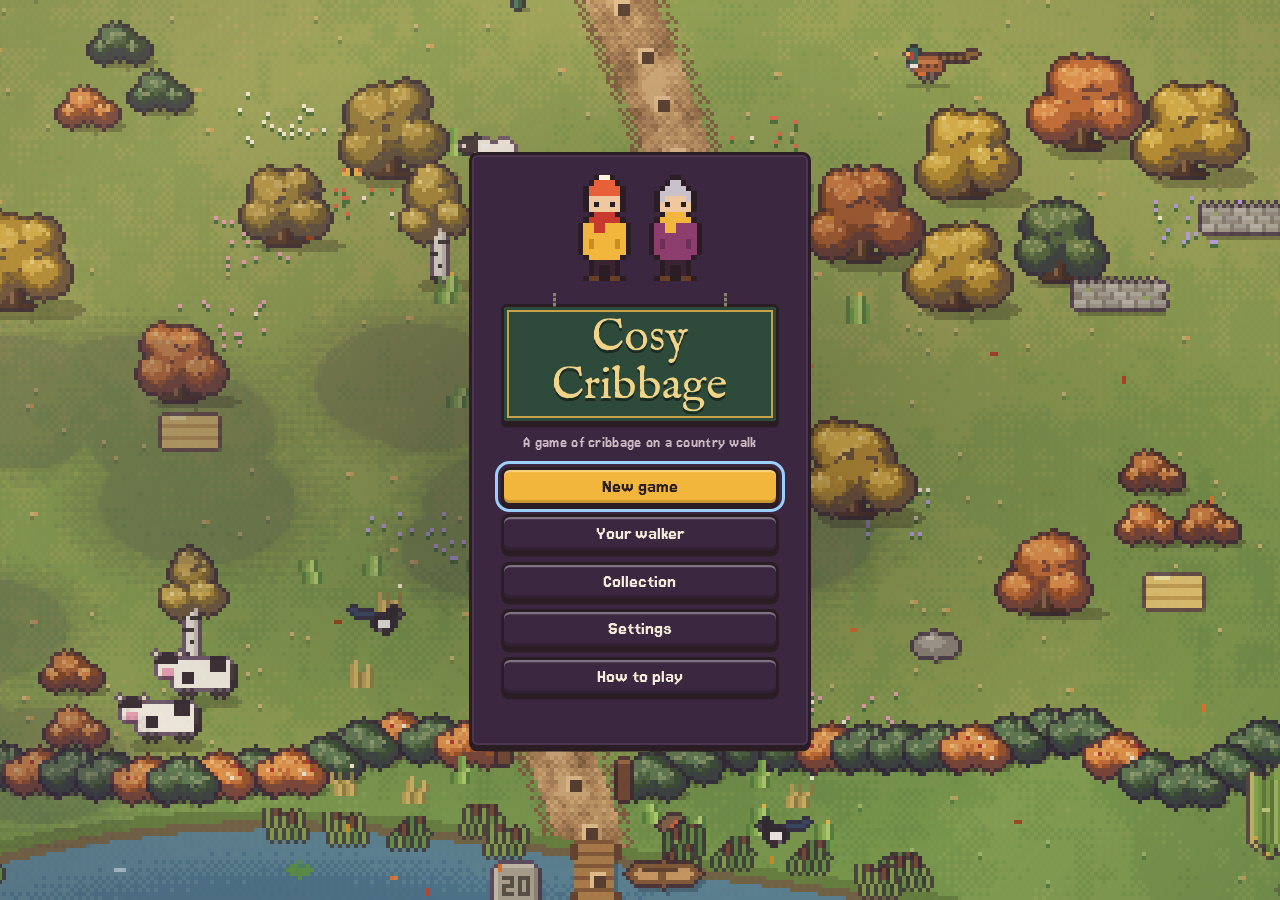
==== commit 2e265386: "Lake rest stop: a log raft Rest stops on the lake are now played on a raft: logs with rough, uneven " ====
--- a/index.html
+++ b/index.html
@@ -86,7 +86,7 @@
    <li>Each round is played at a rest stop beside the lane. Points you score light a lantern further along; at the end of the round you both walk to your lanterns. First home at 121 wins.</li>
   </ul>
 </div>
-<script type="importmap">{"imports":{"./src/ai.js":"./src/ai.js?v=df0885c3","./src/art.js":"./src/art.js?v=497b6e69","./src/biomes.js":"./src/biomes.js?v=42e2ae13","./src/cards.js":"./src/cards.js?v=2afb79ac","./src/collection.js":"./src/collection.js?v=9031fa3a","./src/critters.js":"./src/critters.js?v=9b4d8b0f","./src/game.js":"./src/game.js?v=4cdcb5be","./src/ground.js":"./src/ground.js?v=a14fafcf","./src/lake.js":"./src/lake.js?v=4a7387ce","./src/lane.js":"./src/lane.js?v=7c4d6a9c","./src/moments.js":"./src/moments.js?v=dcf20f05","./src/pixel.js":"./src/pixel.js?v=5874634c","./src/reststop.js":"./src/reststop.js?v=f0f5b3f1","./src/save.js":"./src/save.js?v=18dcd066","./src/scene.js":"./src/scene.js?v=e6413d6b","./src/scenery.js":"./src/scenery.js?v=8dbb115b","./src/scoring.js":"./src/scoring.js?v=37445088","./src/sound.js":"./src/sound.js?v=7f9e4870","./src/sprites.js":"./src/sprites.js?v=ec0f4f63","./src/unlocks.js":"./src/unlocks.js?v=eae688ac","./src/walkers.js":"./src/walkers.js?v=8777dfb0","./src/weather.js":"./src/weather.js?v=d16a4c2c","./src/weathers.js":"./src/weathers.js?v=7598898b"}}</script>
+<script type="importmap">{"imports":{"./src/ai.js":"./src/ai.js?v=df0885c3","./src/art.js":"./src/art.js?v=497b6e69","./src/biomes.js":"./src/biomes.js?v=42e2ae13","./src/cards.js":"./src/cards.js?v=2afb79ac","./src/collection.js":"./src/collection.js?v=9031fa3a","./src/critters.js":"./src/critters.js?v=9b4d8b0f","./src/game.js":"./src/game.js?v=4cdcb5be","./src/ground.js":"./src/ground.js?v=a14fafcf","./src/lake.js":"./src/lake.js?v=4a7387ce","./src/lane.js":"./src/lane.js?v=7c4d6a9c","./src/moments.js":"./src/moments.js?v=dcf20f05","./src/pixel.js":"./src/pixel.js?v=5874634c","./src/reststop.js":"./src/reststop.js?v=edfc86d2","./src/save.js":"./src/save.js?v=18dcd066","./src/scene.js":"./src/scene.js?v=d5adbc80","./src/scenery.js":"./src/scenery.js?v=8dbb115b","./src/scoring.js":"./src/scoring.js?v=37445088","./src/sound.js":"./src/sound.js?v=7f9e4870","./src/sprites.js":"./src/sprites.js?v=ec0f4f63","./src/unlocks.js":"./src/unlocks.js?v=eae688ac","./src/walkers.js":"./src/walkers.js?v=8777dfb0","./src/weather.js":"./src/weather.js?v=d16a4c2c","./src/weathers.js":"./src/weathers.js?v=7598898b"}}</script>
 <script type="module" src="src/game.js?v=4cdcb5be"></script>
 </body>
 </html>
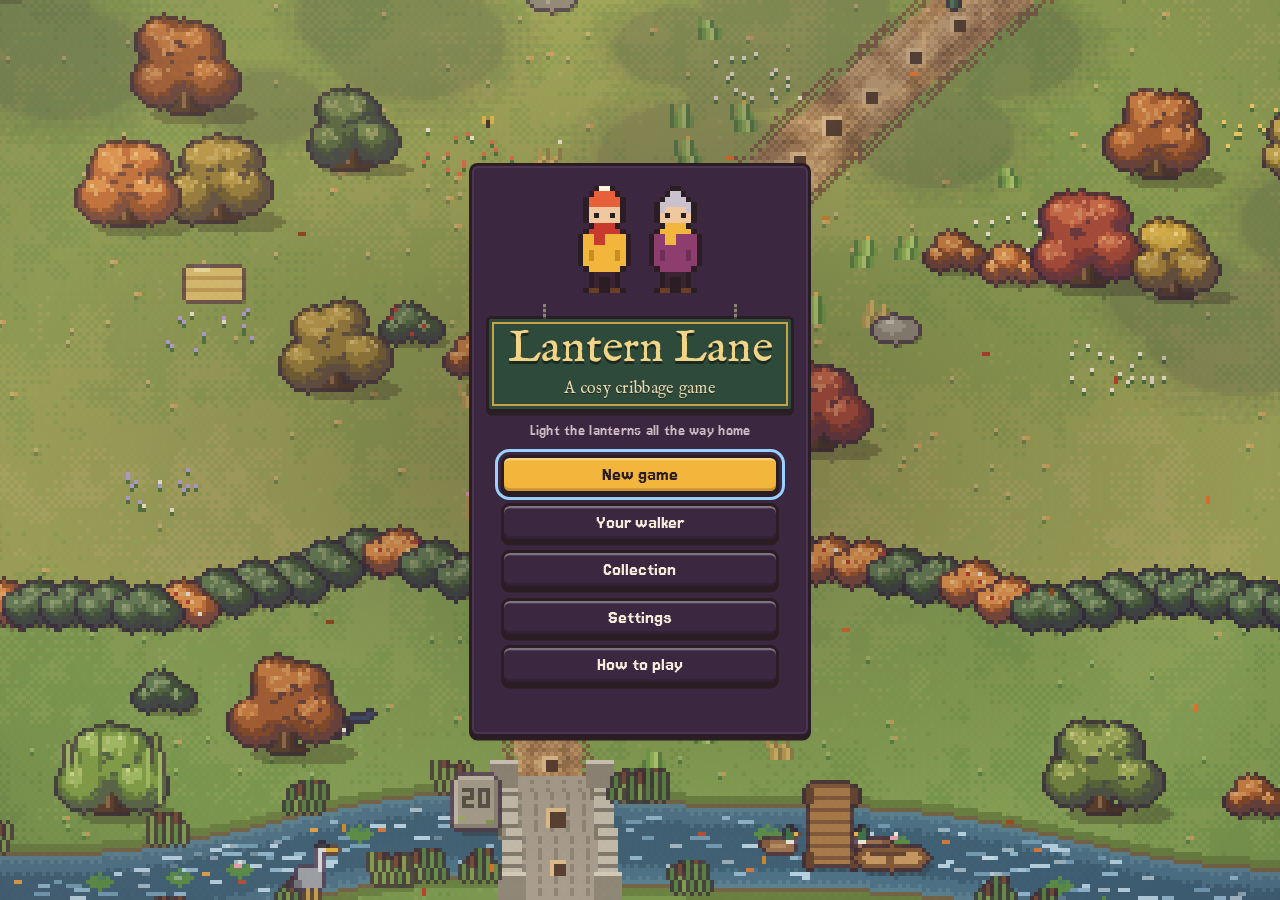
==== commit ff7be1db: "Rename the game to Lantern Lane, a cosy cribbage game The title sign now reads "Lantern Lane" with "" ====
--- a/index.html
+++ b/index.html
@@ -3,11 +3,11 @@
 <head>
 <meta charset="utf-8">
 <meta name="viewport" content="width=device-width, initial-scale=1">
-<title>Cosy Cribbage</title>
+<title>Lantern Lane, a cosy cribbage game</title>
 <link rel="icon" href="data:,">
 <link rel="preload" href="fonts/jersey-15.woff2" as="font" type="font/woff2" crossorigin>
 <link rel="preload" href="fonts/im-fell-english.woff2" as="font" type="font/woff2" crossorigin>
-<link rel="stylesheet" href="styles/main.css?v=1966e759">
+<link rel="stylesheet" href="styles/main.css?v=ca978158">
 </head>
 <body>
 <svg width="0" height="0" style="position:absolute" aria-hidden="true"><defs><symbol id="s-apple" viewBox="0 0 9 10" shape-rendering="crispEdges"><rect x="4" y="0" width="1" height="1" fill="currentColor"></rect><rect x="6" y="0" width="2" height="1" fill="currentColor"></rect><rect x="4" y="1" width="1" height="1" fill="currentColor"></rect><rect x="5" y="1" width="2" height="1" fill="currentColor"></rect><rect x="1" y="2" width="3" height="1" fill="currentColor"></rect><rect x="5" y="2" width="3" height="1" fill="currentColor"></rect><rect x="0" y="3" width="1" height="1" fill="currentColor"></rect><rect x="1" y="3" width="1" height="1" fill="currentColor"></rect><rect x="2" y="3" width="7" height="1" fill="currentColor"></rect><rect x="0" y="4" width="1" height="1" fill="currentColor"></rect><rect x="1" y="4" width="1" height="1" fill="currentColor"></rect><rect x="2" y="4" width="7" height="1" fill="currentColor"></rect><rect x="0" y="5" width="9" height="1" fill="currentColor"></rect><rect x="0" y="6" width="9" height="1" fill="currentColor"></rect><rect x="1" y="7" width="7" height="1" fill="currentColor"></rect><rect x="1" y="8" width="7" height="1" fill="currentColor"></rect><rect x="2" y="9" width="2" height="1" fill="currentColor"></rect><rect x="5" y="9" width="2" height="1" fill="currentColor"></rect><rect x="1" y="3" width="1" height="1" fill="#FFFFFF" fill-opacity="0.5"></rect><rect x="1" y="4" width="1" height="1" fill="#FFFFFF" fill-opacity="0.5"></rect></symbol><symbol id="s-pumpkin" viewBox="0 0 9 10" shape-rendering="crispEdges"><rect x="4" y="0" width="1" height="1" fill="#5C3A26"></rect><rect x="4" y="1" width="2" height="1" fill="#5C3A26"></rect><rect x="1" y="2" width="1" height="1" fill="currentColor"></rect><rect x="2" y="2" width="1" height="1" fill="currentColor"></rect><rect x="3" y="2" width="3" height="1" fill="currentColor"></rect><rect x="6" y="2" width="1" height="1" fill="currentColor"></rect><rect x="7" y="2" width="1" height="1" fill="currentColor"></rect><rect x="0" y="3" width="2" height="1" fill="currentColor"></rect><rect x="2" y="3" width="1" height="1" fill="currentColor"></rect><rect x="3" y="3" width="3" height="1" fill="currentColor"></rect><rect x="6" y="3" width="1" height="1" fill="currentColor"></rect><rect x="7" y="3" width="2" height="1" fill="currentColor"></rect><rect x="0" y="4" width="2" height="1" fill="currentColor"></rect><rect x="2" y="4" width="1" height="1" fill="currentColor"></rect><rect x="3" y="4" width="3" height="1" fill="currentColor"></rect><rect x="6" y="4" width="1" height="1" fill="currentColor"></rect><rect x="7" y="4" width="2" height="1" fill="currentColor"></rect><rect x="0" y="5" width="2" height="1" fill="currentColor"></rect><rect x="2" y="5" width="1" height="1" fill="currentColor"></rect><rect x="3" y="5" width="3" height="1" fill="currentColor"></rect><rect x="6" y="5" width="1" height="1" fill="currentColor"></rect><rect x="7" y="5" width="2" height="1" fill="currentColor"></rect><rect x="0" y="6" width="2" height="1" fill="currentColor"></rect><rect x="2" y="6" width="1" height="1" fill="currentColor"></rect><rect x="3" y="6" width="3" height="1" fill="currentColor"></rect><rect x="6" y="6" width="1" height="1" fill="currentColor"></rect><rect x="7" y="6" width="2" height="1" fill="currentColor"></rect><rect x="0" y="7" width="2" height="1" fill="currentColor"></rect><rect x="2" y="7" width="1" height="1" fill="currentColor"></rect><rect x="3" y="7" width="3" height="1" fill="currentColor"></rect><rect x="6" y="7" width="1" height="1" fill="currentColor"></rect><rect x="7" y="7" width="2" height="1" fill="currentColor"></rect><rect x="1" y="8" width="1" height="1" fill="currentColor"></rect><rect x="2" y="8" width="1" height="1" fill="currentColor"></rect><rect x="3" y="8" width="3" height="1" fill="currentColor"></rect><rect x="6" y="8" width="1" height="1" fill="currentColor"></rect><rect x="7" y="8" width="1" height="1" fill="currentColor"></rect><rect x="2" y="9" width="5" height="1" fill="currentColor"></rect><rect x="2" y="2" width="1" height="1" fill="#000000" fill-opacity="0.25"></rect><rect x="6" y="2" width="1" height="1" fill="#000000" fill-opacity="0.25"></rect><rect x="2" y="3" width="1" height="1" fill="#000000" fill-opacity="0.25"></rect><rect x="6" y="3" width="1" height="1" fill="#000000" fill-opacity="0.25"></rect><rect x="2" y="4" width="1" height="1" fill="#000000" fill-opacity="0.25"></rect><rect x="6" y="4" width="1" height="1" fill="#000000" fill-opacity="0.25"></rect><rect x="2" y="5" width="1" height="1" fill="#000000" fill-opacity="0.25"></rect><rect x="6" y="5" width="1" height="1" fill="#000000" fill-opacity="0.25"></rect><rect x="2" y="6" width="1" height="1" fill="#000000" fill-opacity="0.25"></rect><rect x="6" y="6" width="1" height="1" fill="#000000" fill-opacity="0.25"></rect><rect x="2" y="7" width="1" height="1" fill="#000000" fill-opacity="0.25"></rect><rect x="6" y="7" width="1" height="1" fill="#000000" fill-opacity="0.25"></rect><rect x="2" y="8" width="1" height="1" fill="#000000" fill-opacity="0.25"></rect><rect x="6" y="8" width="1" height="1" fill="#000000" fill-opacity="0.25"></rect></symbol><symbol id="s-berry" viewBox="0 0 9 10" shape-rendering="crispEdges"><rect x="3" y="0" width="1" height="1" fill="#4E7A34"></rect><rect x="5" y="0" width="1" height="1" fill="#4E7A34"></rect><rect x="6" y="0" width="1" height="1" fill="#4E7A34"></rect><rect x="4" y="1" width="1" height="1" fill="#4E7A34"></rect><rect x="5" y="1" width="1" height="1" fill="#4E7A34"></rect><rect x="2" y="2" width="1" height="1" fill="currentColor"></rect><rect x="3" y="2" width="1" height="1" fill="currentColor"></rect><rect x="4" y="2" width="1" height="1" fill="currentColor"></rect><rect x="5" y="2" width="1" height="1" fill="currentColor"></rect><rect x="6" y="2" width="1" height="1" fill="currentColor"></rect><rect x="1" y="3" width="1" height="1" fill="currentColor"></rect><rect x="2" y="3" width="1" height="1" fill="currentColor"></rect><rect x="2" y="3" width="1" height="1" fill="#FFFFFF" fill-opacity="0.45"></rect><rect x="3" y="3" width="1" height="1" fill="currentColor"></rect><rect x="4" y="3" width="1" height="1" fill="currentColor"></rect><rect x="5" y="3" width="1" height="1" fill="currentColor"></rect><rect x="5" y="3" width="1" height="1" fill="#FFFFFF" fill-opacity="0.45"></rect><rect x="6" y="3" width="1" height="1" fill="currentColor"></rect><rect x="7" y="3" width="1" height="1" fill="currentColor"></rect><rect x="0" y="4" width="1" height="1" fill="currentColor"></rect><rect x="1" y="4" width="1" height="1" fill="currentColor"></rect><rect x="2" y="4" width="1" height="1" fill="currentColor"></rect><rect x="3" y="4" width="1" height="1" fill="currentColor"></rect><rect x="4" y="4" width="1" height="1" fill="currentColor"></rect><rect x="5" y="4" width="1" height="1" fill="currentColor"></rect><rect x="6" y="4" width="1" height="1" fill="currentColor"></rect><rect x="7" y="4" width="1" height="1" fill="currentColor"></rect><rect x="8" y="4" width="1" height="1" fill="currentColor"></rect><rect x="0" y="5" width="1" height="1" fill="currentColor"></rect><rect x="1" y="5" width="1" height="1" fill="currentColor"></rect><rect x="1" y="5" width="1" height="1" fill="#FFFFFF" fill-opacity="0.45"></rect><rect x="2" y="5" width="1" height="1" fill="currentColor"></rect><rect x="3" y="5" width="1" height="1" fill="currentColor"></rect><rect x="4" y="5" width="1" height="1" fill="currentColor"></rect><rect x="4" y="5" width="1" height="1" fill="#FFFFFF" fill-opacity="0.45"></rect><rect x="5" y="5" width="1" height="1" fill="currentColor"></rect><rect x="6" y="5" width="1" height="1" fill="currentColor"></rect><rect x="7" y="5" width="1" height="1" fill="currentColor"></rect><rect x="7" y="5" width="1" height="1" fill="#FFFFFF" fill-opacity="0.45"></rect><rect x="8" y="5" width="1" height="1" fill="currentColor"></rect><rect x="0" y="6" width="1" height="1" fill="currentColor"></rect><rect x="1" y="6" width="1" height="1" fill="currentColor"></rect><rect x="2" y="6" width="1" height="1" fill="currentColor"></rect><rect x="3" y="6" width="1" height="1" fill="currentColor"></rect><rect x="4" y="6" width="1" height="1" fill="currentColor"></rect><rect x="5" y="6" width="1" height="1" fill="currentColor"></rect><rect x="6" y="6" width="1" height="1" fill="currentColor"></rect><rect x="7" y="6" width="1" height="1" fill="currentColor"></rect><rect x="8" y="6" width="1" height="1" fill="currentColor"></rect><rect x="1" y="7" width="1" height="1" fill="currentColor"></rect><rect x="2" y="7" width="1" height="1" fill="currentColor"></rect><rect x="2" y="7" width="1" height="1" fill="#FFFFFF" fill-opacity="0.45"></rect><rect x="3" y="7" width="1" height="1" fill="currentColor"></rect><rect x="4" y="7" width="1" height="1" fill="currentColor"></rect><rect x="5" y="7" width="1" height="1" fill="currentColor"></rect><rect x="5" y="7" width="1" height="1" fill="#FFFFFF" fill-opacity="0.45"></rect><rect x="6" y="7" width="1" height="1" fill="currentColor"></rect><rect x="7" y="7" width="1" height="1" fill="currentColor"></rect><rect x="2" y="8" width="1" height="1" fill="currentColor"></rect><rect x="3" y="8" width="1" height="1" fill="currentColor"></rect><rect x="4" y="8" width="1" height="1" fill="currentColor"></rect><rect x="5" y="8" width="1" height="1" fill="currentColor"></rect><rect x="6" y="8" width="1" height="1" fill="currentColor"></rect><rect x="3" y="9" width="1" height="1" fill="currentColor"></rect><rect x="4" y="9" width="1" height="1" fill="currentColor"></rect><rect x="5" y="9" width="1" height="1" fill="currentColor"></rect><rect x="3" y="4" width="1" height="1" fill="#000000" fill-opacity="0.3"></rect><rect x="6" y="4" width="1" height="1" fill="#000000" fill-opacity="0.3"></rect><rect x="2" y="6" width="1" height="1" fill="#000000" fill-opacity="0.3"></rect><rect x="5" y="6" width="1" height="1" fill="#000000" fill-opacity="0.3"></rect><rect x="7" y="6" width="1" height="1" fill="#000000" fill-opacity="0.3"></rect><rect x="4" y="8" width="1" height="1" fill="#000000" fill-opacity="0.3"></rect></symbol><symbol id="s-leaf" viewBox="0 0 9 10" shape-rendering="crispEdges"><rect x="4" y="0" width="1" height="1" fill="currentColor"></rect><rect x="3" y="1" width="3" height="1" fill="currentColor"></rect><rect x="2" y="2" width="2" height="1" fill="currentColor"></rect><rect x="4" y="2" width="1" height="1" fill="currentColor"></rect><rect x="5" y="2" width="2" height="1" fill="currentColor"></rect><rect x="1" y="3" width="3" height="1" fill="currentColor"></rect><rect x="4" y="3" width="1" height="1" fill="currentColor"></rect><rect x="5" y="3" width="3" height="1" fill="currentColor"></rect><rect x="0" y="4" width="1" height="1" fill="currentColor"></rect><rect x="1" y="4" width="1" height="1" fill="currentColor"></rect><rect x="2" y="4" width="2" height="1" fill="currentColor"></rect><rect x="4" y="4" width="1" height="1" fill="currentColor"></rect><rect x="5" y="4" width="2" height="1" fill="currentColor"></rect><rect x="7" y="4" width="1" height="1" fill="currentColor"></rect><rect x="8" y="4" width="1" height="1" fill="currentColor"></rect><rect x="0" y="5" width="2" height="1" fill="currentColor"></rect><rect x="2" y="5" width="1" height="1" fill="currentColor"></rect><rect x="3" y="5" width="1" height="1" fill="currentColor"></rect><rect x="4" y="5" width="1" height="1" fill="currentColor"></rect><rect x="5" y="5" width="1" height="1" fill="currentColor"></rect><rect x="6" y="5" width="1" height="1" fill="currentColor"></rect><rect x="7" y="5" width="2" height="1" fill="currentColor"></rect><rect x="1" y="6" width="3" height="1" fill="currentColor"></rect><rect x="4" y="6" width="1" height="1" fill="currentColor"></rect><rect x="5" y="6" width="3" height="1" fill="currentColor"></rect><rect x="2" y="7" width="2" height="1" fill="currentColor"></rect><rect x="4" y="7" width="1" height="1" fill="currentColor"></rect><rect x="5" y="7" width="2" height="1" fill="currentColor"></rect><rect x="4" y="8" width="1" height="1" fill="currentColor"></rect><rect x="4" y="9" width="1" height="1" fill="currentColor"></rect><rect x="4" y="2" width="1" height="1" fill="#F7EEDD" fill-opacity="0.6"></rect><rect x="4" y="3" width="1" height="1" fill="#F7EEDD" fill-opacity="0.6"></rect><rect x="1" y="4" width="1" height="1" fill="#F7EEDD" fill-opacity="0.6"></rect><rect x="4" y="4" width="1" height="1" fill="#F7EEDD" fill-opacity="0.6"></rect><rect x="7" y="4" width="1" height="1" fill="#F7EEDD" fill-opacity="0.6"></rect><rect x="2" y="5" width="1" height="1" fill="#F7EEDD" fill-opacity="0.6"></rect><rect x="4" y="5" width="1" height="1" fill="#F7EEDD" fill-opacity="0.6"></rect><rect x="6" y="5" width="1" height="1" fill="#F7EEDD" fill-opacity="0.6"></rect><rect x="4" y="6" width="1" height="1" fill="#F7EEDD" fill-opacity="0.6"></rect><rect x="4" y="7" width="1" height="1" fill="#F7EEDD" fill-opacity="0.6"></rect></symbol><symbol id="s-acorn" viewBox="0 0 9 10" shape-rendering="crispEdges"><rect x="4" y="0" width="1" height="1" fill="#3E2412"></rect><rect x="1" y="1" width="7" height="1" fill="#3E2412"></rect><rect x="0" y="2" width="9" height="1" fill="#3E2412"></rect><rect x="0" y="3" width="9" height="1" fill="#3E2412"></rect><rect x="1" y="4" width="7" height="1" fill="currentColor"></rect><rect x="1" y="5" width="1" height="1" fill="currentColor"></rect><rect x="2" y="5" width="6" height="1" fill="currentColor"></rect><rect x="1" y="6" width="1" height="1" fill="currentColor"></rect><rect x="2" y="6" width="6" height="1" fill="currentColor"></rect><rect x="2" y="7" width="5" height="1" fill="currentColor"></rect><rect x="3" y="8" width="3" height="1" fill="currentColor"></rect><rect x="4" y="9" width="1" height="1" fill="currentColor"></rect><rect x="1" y="5" width="1" height="1" fill="#FFFFFF" fill-opacity="0.4"></rect><rect x="1" y="6" width="1" height="1" fill="#FFFFFF" fill-opacity="0.4"></rect></symbol></defs></svg>
@@ -15,7 +15,7 @@
 <div id="hud" class="lane-hud"></div>
 
 <div class="topbar">
- <div class="panel titlechip"><span class="title">Cosy Cribbage</span><span class="sub"><span id="roundInfo"></span><span class="seed" id="seed"></span></span></div>
+ <div class="panel titlechip"><span class="title">Lantern Lane</span><span class="sub"><span id="roundInfo"></span><span class="seed" id="seed"></span></span></div>
  <div class="panel scores">
   <div class="score you"><i class="pip"></i><span class="who">You</span><b id="score-p">0</b><small id="gain-p"></small></div>
   <div class="score them"><i class="pip"></i><span class="who">Winnie</span><b id="score-c">0</b><small id="gain-c"></small></div>
@@ -40,8 +40,8 @@
 <div id="title" class="title-screen" hidden>
  <div class="panel title-card">
   <div class="title-art" id="titleArt" aria-hidden="true"></div>
-  <div class="logo-sign"><h1 class="logo">Cosy Cribbage</h1></div>
-  <p class="tagline">A game of cribbage on a country walk</p>
+  <div class="logo-sign"><h1 class="logo">Lantern Lane</h1><span class="logo-sub">A cosy cribbage game</span></div>
+  <p class="tagline">Light the lanterns all the way home</p>
   <div class="menu">
    <button class="btn" id="tContinue">Continue</button>
    <button class="btn" id="tNew">New game</button>
--- a/styles/main.css
+++ b/styles/main.css
@@ -185,7 +185,7 @@
 .title-art{display:flex;gap:1.2rem;align-items:flex-end;margin-bottom:.2rem}
 .px-sprite{image-rendering:pixelated;display:block}
 .title-art .px-sprite{width:3.75rem;height:7.5rem}
-.logo{margin:0;font-family:Fell,Georgia,serif;font-weight:400;font-size:3.2rem;line-height:1.05;letter-spacing:0;color:#F2D488;text-shadow:0 .18rem 0 #1A2A20}
+.logo{margin:0;white-space:nowrap;font-family:Fell,Georgia,serif;font-weight:400;font-size:3.2rem;line-height:1.05;letter-spacing:0;color:#F2D488;text-shadow:0 .18rem 0 #1A2A20}
 .tagline{margin:0 0 .6rem;font-size:1.15rem;color:var(--muted)}
 .menu{display:flex;flex-direction:column;gap:.6rem;width:100%}
 .menu .btn{width:100%}
@@ -290,6 +290,8 @@
 .logo-sign{position:relative;margin:.9rem 0 .2rem;padding:.55rem 1.3rem .75rem;background:#2E4A3A;border:var(--bw) solid var(--ink);border-radius:.4rem;box-shadow:inset 0 0 0 3px #2E4A3A,inset 0 0 0 5px #C8A24A,0 .25rem 0 var(--ink)}
 .logo-sign::before,.logo-sign::after{content:"";position:absolute;top:-1rem;width:3px;height:1rem;background:repeating-linear-gradient(#8A8272 0 3px,#4A4238 3px 5px)}
 .logo-sign::before{left:18%}.logo-sign::after{right:18%}
+.logo-sub{display:block;margin-top:.25rem;font-family:Fell,Georgia,serif;font-style:italic;font-size:1.15rem;color:#E8D8B0;text-align:center;text-shadow:0 .1rem 0 #1A2A20}
+body.portrait .logo-sub{font-size:1rem}
 .titlechip .title{font-family:Fell,Georgia,serif;font-size:1.55rem;letter-spacing:0;line-height:1.1;color:#F2D488}
 .lane-banner .big{font-family:Fell,Georgia,serif;font-size:2.1rem;letter-spacing:0;line-height:1.15}
 body.portrait .logo{font-size:2.7rem}
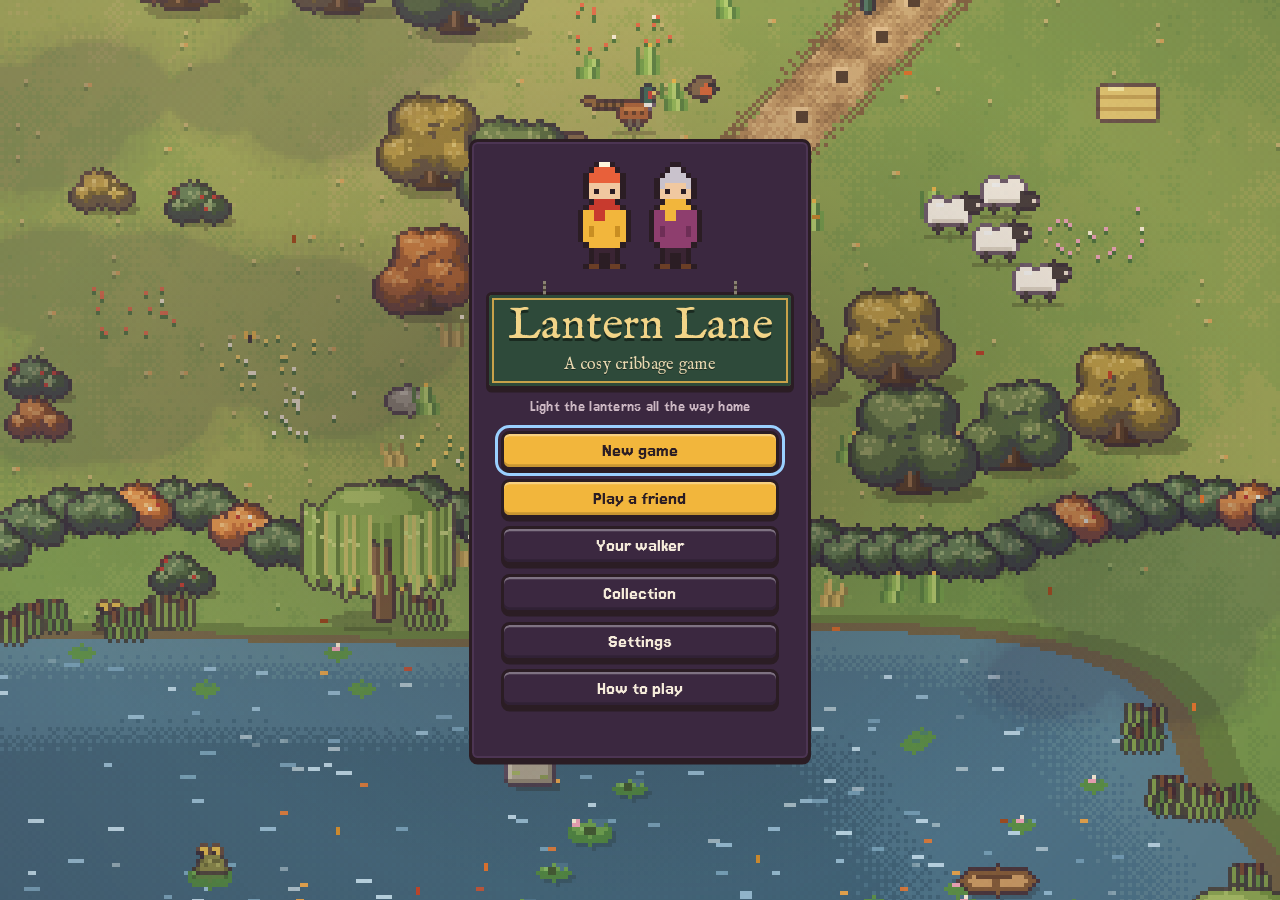
==== commit ea5ea3aa: "Friend play: invite a friend by link and take turns The server (Supabase) deals, keeps hands private" ====
--- a/index.html
+++ b/index.html
@@ -7,7 +7,7 @@
 <link rel="icon" href="data:,">
 <link rel="preload" href="fonts/jersey-15.woff2" as="font" type="font/woff2" crossorigin>
 <link rel="preload" href="fonts/im-fell-english.woff2" as="font" type="font/woff2" crossorigin>
-<link rel="stylesheet" href="styles/main.css?v=ca978158">
+<link rel="stylesheet" href="styles/main.css?v=63549bd7">
 </head>
 <body>
 <svg width="0" height="0" style="position:absolute" aria-hidden="true"><defs><symbol id="s-apple" viewBox="0 0 9 10" shape-rendering="crispEdges"><rect x="4" y="0" width="1" height="1" fill="currentColor"></rect><rect x="6" y="0" width="2" height="1" fill="currentColor"></rect><rect x="4" y="1" width="1" height="1" fill="currentColor"></rect><rect x="5" y="1" width="2" height="1" fill="currentColor"></rect><rect x="1" y="2" width="3" height="1" fill="currentColor"></rect><rect x="5" y="2" width="3" height="1" fill="currentColor"></rect><rect x="0" y="3" width="1" height="1" fill="currentColor"></rect><rect x="1" y="3" width="1" height="1" fill="currentColor"></rect><rect x="2" y="3" width="7" height="1" fill="currentColor"></rect><rect x="0" y="4" width="1" height="1" fill="currentColor"></rect><rect x="1" y="4" width="1" height="1" fill="currentColor"></rect><rect x="2" y="4" width="7" height="1" fill="currentColor"></rect><rect x="0" y="5" width="9" height="1" fill="currentColor"></rect><rect x="0" y="6" width="9" height="1" fill="currentColor"></rect><rect x="1" y="7" width="7" height="1" fill="currentColor"></rect><rect x="1" y="8" width="7" height="1" fill="currentColor"></rect><rect x="2" y="9" width="2" height="1" fill="currentColor"></rect><rect x="5" y="9" width="2" height="1" fill="currentColor"></rect><rect x="1" y="3" width="1" height="1" fill="#FFFFFF" fill-opacity="0.5"></rect><rect x="1" y="4" width="1" height="1" fill="#FFFFFF" fill-opacity="0.5"></rect></symbol><symbol id="s-pumpkin" viewBox="0 0 9 10" shape-rendering="crispEdges"><rect x="4" y="0" width="1" height="1" fill="#5C3A26"></rect><rect x="4" y="1" width="2" height="1" fill="#5C3A26"></rect><rect x="1" y="2" width="1" height="1" fill="currentColor"></rect><rect x="2" y="2" width="1" height="1" fill="currentColor"></rect><rect x="3" y="2" width="3" height="1" fill="currentColor"></rect><rect x="6" y="2" width="1" height="1" fill="currentColor"></rect><rect x="7" y="2" width="1" height="1" fill="currentColor"></rect><rect x="0" y="3" width="2" height="1" fill="currentColor"></rect><rect x="2" y="3" width="1" height="1" fill="currentColor"></rect><rect x="3" y="3" width="3" height="1" fill="currentColor"></rect><rect x="6" y="3" width="1" height="1" fill="currentColor"></rect><rect x="7" y="3" width="2" height="1" fill="currentColor"></rect><rect x="0" y="4" width="2" height="1" fill="currentColor"></rect><rect x="2" y="4" width="1" height="1" fill="currentColor"></rect><rect x="3" y="4" width="3" height="1" fill="currentColor"></rect><rect x="6" y="4" width="1" height="1" fill="currentColor"></rect><rect x="7" y="4" width="2" height="1" fill="currentColor"></rect><rect x="0" y="5" width="2" height="1" fill="currentColor"></rect><rect x="2" y="5" width="1" height="1" fill="currentColor"></rect><rect x="3" y="5" width="3" height="1" fill="currentColor"></rect><rect x="6" y="5" width="1" height="1" fill="currentColor"></rect><rect x="7" y="5" width="2" height="1" fill="currentColor"></rect><rect x="0" y="6" width="2" height="1" fill="currentColor"></rect><rect x="2" y="6" width="1" height="1" fill="currentColor"></rect><rect x="3" y="6" width="3" height="1" fill="currentColor"></rect><rect x="6" y="6" width="1" height="1" fill="currentColor"></rect><rect x="7" y="6" width="2" height="1" fill="currentColor"></rect><rect x="0" y="7" width="2" height="1" fill="currentColor"></rect><rect x="2" y="7" width="1" height="1" fill="currentColor"></rect><rect x="3" y="7" width="3" height="1" fill="currentColor"></rect><rect x="6" y="7" width="1" height="1" fill="currentColor"></rect><rect x="7" y="7" width="2" height="1" fill="currentColor"></rect><rect x="1" y="8" width="1" height="1" fill="currentColor"></rect><rect x="2" y="8" width="1" height="1" fill="currentColor"></rect><rect x="3" y="8" width="3" height="1" fill="currentColor"></rect><rect x="6" y="8" width="1" height="1" fill="currentColor"></rect><rect x="7" y="8" width="1" height="1" fill="currentColor"></rect><rect x="2" y="9" width="5" height="1" fill="currentColor"></rect><rect x="2" y="2" width="1" height="1" fill="#000000" fill-opacity="0.25"></rect><rect x="6" y="2" width="1" height="1" fill="#000000" fill-opacity="0.25"></rect><rect x="2" y="3" width="1" height="1" fill="#000000" fill-opacity="0.25"></rect><rect x="6" y="3" width="1" height="1" fill="#000000" fill-opacity="0.25"></rect><rect x="2" y="4" width="1" height="1" fill="#000000" fill-opacity="0.25"></rect><rect x="6" y="4" width="1" height="1" fill="#000000" fill-opacity="0.25"></rect><rect x="2" y="5" width="1" height="1" fill="#000000" fill-opacity="0.25"></rect><rect x="6" y="5" width="1" height="1" fill="#000000" fill-opacity="0.25"></rect><rect x="2" y="6" width="1" height="1" fill="#000000" fill-opacity="0.25"></rect><rect x="6" y="6" width="1" height="1" fill="#000000" fill-opacity="0.25"></rect><rect x="2" y="7" width="1" height="1" fill="#000000" fill-opacity="0.25"></rect><rect x="6" y="7" width="1" height="1" fill="#000000" fill-opacity="0.25"></rect><rect x="2" y="8" width="1" height="1" fill="#000000" fill-opacity="0.25"></rect><rect x="6" y="8" width="1" height="1" fill="#000000" fill-opacity="0.25"></rect></symbol><symbol id="s-berry" viewBox="0 0 9 10" shape-rendering="crispEdges"><rect x="3" y="0" width="1" height="1" fill="#4E7A34"></rect><rect x="5" y="0" width="1" height="1" fill="#4E7A34"></rect><rect x="6" y="0" width="1" height="1" fill="#4E7A34"></rect><rect x="4" y="1" width="1" height="1" fill="#4E7A34"></rect><rect x="5" y="1" width="1" height="1" fill="#4E7A34"></rect><rect x="2" y="2" width="1" height="1" fill="currentColor"></rect><rect x="3" y="2" width="1" height="1" fill="currentColor"></rect><rect x="4" y="2" width="1" height="1" fill="currentColor"></rect><rect x="5" y="2" width="1" height="1" fill="currentColor"></rect><rect x="6" y="2" width="1" height="1" fill="currentColor"></rect><rect x="1" y="3" width="1" height="1" fill="currentColor"></rect><rect x="2" y="3" width="1" height="1" fill="currentColor"></rect><rect x="2" y="3" width="1" height="1" fill="#FFFFFF" fill-opacity="0.45"></rect><rect x="3" y="3" width="1" height="1" fill="currentColor"></rect><rect x="4" y="3" width="1" height="1" fill="currentColor"></rect><rect x="5" y="3" width="1" height="1" fill="currentColor"></rect><rect x="5" y="3" width="1" height="1" fill="#FFFFFF" fill-opacity="0.45"></rect><rect x="6" y="3" width="1" height="1" fill="currentColor"></rect><rect x="7" y="3" width="1" height="1" fill="currentColor"></rect><rect x="0" y="4" width="1" height="1" fill="currentColor"></rect><rect x="1" y="4" width="1" height="1" fill="currentColor"></rect><rect x="2" y="4" width="1" height="1" fill="currentColor"></rect><rect x="3" y="4" width="1" height="1" fill="currentColor"></rect><rect x="4" y="4" width="1" height="1" fill="currentColor"></rect><rect x="5" y="4" width="1" height="1" fill="currentColor"></rect><rect x="6" y="4" width="1" height="1" fill="currentColor"></rect><rect x="7" y="4" width="1" height="1" fill="currentColor"></rect><rect x="8" y="4" width="1" height="1" fill="currentColor"></rect><rect x="0" y="5" width="1" height="1" fill="currentColor"></rect><rect x="1" y="5" width="1" height="1" fill="currentColor"></rect><rect x="1" y="5" width="1" height="1" fill="#FFFFFF" fill-opacity="0.45"></rect><rect x="2" y="5" width="1" height="1" fill="currentColor"></rect><rect x="3" y="5" width="1" height="1" fill="currentColor"></rect><rect x="4" y="5" width="1" height="1" fill="currentColor"></rect><rect x="4" y="5" width="1" height="1" fill="#FFFFFF" fill-opacity="0.45"></rect><rect x="5" y="5" width="1" height="1" fill="currentColor"></rect><rect x="6" y="5" width="1" height="1" fill="currentColor"></rect><rect x="7" y="5" width="1" height="1" fill="currentColor"></rect><rect x="7" y="5" width="1" height="1" fill="#FFFFFF" fill-opacity="0.45"></rect><rect x="8" y="5" width="1" height="1" fill="currentColor"></rect><rect x="0" y="6" width="1" height="1" fill="currentColor"></rect><rect x="1" y="6" width="1" height="1" fill="currentColor"></rect><rect x="2" y="6" width="1" height="1" fill="currentColor"></rect><rect x="3" y="6" width="1" height="1" fill="currentColor"></rect><rect x="4" y="6" width="1" height="1" fill="currentColor"></rect><rect x="5" y="6" width="1" height="1" fill="currentColor"></rect><rect x="6" y="6" width="1" height="1" fill="currentColor"></rect><rect x="7" y="6" width="1" height="1" fill="currentColor"></rect><rect x="8" y="6" width="1" height="1" fill="currentColor"></rect><rect x="1" y="7" width="1" height="1" fill="currentColor"></rect><rect x="2" y="7" width="1" height="1" fill="currentColor"></rect><rect x="2" y="7" width="1" height="1" fill="#FFFFFF" fill-opacity="0.45"></rect><rect x="3" y="7" width="1" height="1" fill="currentColor"></rect><rect x="4" y="7" width="1" height="1" fill="currentColor"></rect><rect x="5" y="7" width="1" height="1" fill="currentColor"></rect><rect x="5" y="7" width="1" height="1" fill="#FFFFFF" fill-opacity="0.45"></rect><rect x="6" y="7" width="1" height="1" fill="currentColor"></rect><rect x="7" y="7" width="1" height="1" fill="currentColor"></rect><rect x="2" y="8" width="1" height="1" fill="currentColor"></rect><rect x="3" y="8" width="1" height="1" fill="currentColor"></rect><rect x="4" y="8" width="1" height="1" fill="currentColor"></rect><rect x="5" y="8" width="1" height="1" fill="currentColor"></rect><rect x="6" y="8" width="1" height="1" fill="currentColor"></rect><rect x="3" y="9" width="1" height="1" fill="currentColor"></rect><rect x="4" y="9" width="1" height="1" fill="currentColor"></rect><rect x="5" y="9" width="1" height="1" fill="currentColor"></rect><rect x="3" y="4" width="1" height="1" fill="#000000" fill-opacity="0.3"></rect><rect x="6" y="4" width="1" height="1" fill="#000000" fill-opacity="0.3"></rect><rect x="2" y="6" width="1" height="1" fill="#000000" fill-opacity="0.3"></rect><rect x="5" y="6" width="1" height="1" fill="#000000" fill-opacity="0.3"></rect><rect x="7" y="6" width="1" height="1" fill="#000000" fill-opacity="0.3"></rect><rect x="4" y="8" width="1" height="1" fill="#000000" fill-opacity="0.3"></rect></symbol><symbol id="s-leaf" viewBox="0 0 9 10" shape-rendering="crispEdges"><rect x="4" y="0" width="1" height="1" fill="currentColor"></rect><rect x="3" y="1" width="3" height="1" fill="currentColor"></rect><rect x="2" y="2" width="2" height="1" fill="currentColor"></rect><rect x="4" y="2" width="1" height="1" fill="currentColor"></rect><rect x="5" y="2" width="2" height="1" fill="currentColor"></rect><rect x="1" y="3" width="3" height="1" fill="currentColor"></rect><rect x="4" y="3" width="1" height="1" fill="currentColor"></rect><rect x="5" y="3" width="3" height="1" fill="currentColor"></rect><rect x="0" y="4" width="1" height="1" fill="currentColor"></rect><rect x="1" y="4" width="1" height="1" fill="currentColor"></rect><rect x="2" y="4" width="2" height="1" fill="currentColor"></rect><rect x="4" y="4" width="1" height="1" fill="currentColor"></rect><rect x="5" y="4" width="2" height="1" fill="currentColor"></rect><rect x="7" y="4" width="1" height="1" fill="currentColor"></rect><rect x="8" y="4" width="1" height="1" fill="currentColor"></rect><rect x="0" y="5" width="2" height="1" fill="currentColor"></rect><rect x="2" y="5" width="1" height="1" fill="currentColor"></rect><rect x="3" y="5" width="1" height="1" fill="currentColor"></rect><rect x="4" y="5" width="1" height="1" fill="currentColor"></rect><rect x="5" y="5" width="1" height="1" fill="currentColor"></rect><rect x="6" y="5" width="1" height="1" fill="currentColor"></rect><rect x="7" y="5" width="2" height="1" fill="currentColor"></rect><rect x="1" y="6" width="3" height="1" fill="currentColor"></rect><rect x="4" y="6" width="1" height="1" fill="currentColor"></rect><rect x="5" y="6" width="3" height="1" fill="currentColor"></rect><rect x="2" y="7" width="2" height="1" fill="currentColor"></rect><rect x="4" y="7" width="1" height="1" fill="currentColor"></rect><rect x="5" y="7" width="2" height="1" fill="currentColor"></rect><rect x="4" y="8" width="1" height="1" fill="currentColor"></rect><rect x="4" y="9" width="1" height="1" fill="currentColor"></rect><rect x="4" y="2" width="1" height="1" fill="#F7EEDD" fill-opacity="0.6"></rect><rect x="4" y="3" width="1" height="1" fill="#F7EEDD" fill-opacity="0.6"></rect><rect x="1" y="4" width="1" height="1" fill="#F7EEDD" fill-opacity="0.6"></rect><rect x="4" y="4" width="1" height="1" fill="#F7EEDD" fill-opacity="0.6"></rect><rect x="7" y="4" width="1" height="1" fill="#F7EEDD" fill-opacity="0.6"></rect><rect x="2" y="5" width="1" height="1" fill="#F7EEDD" fill-opacity="0.6"></rect><rect x="4" y="5" width="1" height="1" fill="#F7EEDD" fill-opacity="0.6"></rect><rect x="6" y="5" width="1" height="1" fill="#F7EEDD" fill-opacity="0.6"></rect><rect x="4" y="6" width="1" height="1" fill="#F7EEDD" fill-opacity="0.6"></rect><rect x="4" y="7" width="1" height="1" fill="#F7EEDD" fill-opacity="0.6"></rect></symbol><symbol id="s-acorn" viewBox="0 0 9 10" shape-rendering="crispEdges"><rect x="4" y="0" width="1" height="1" fill="#3E2412"></rect><rect x="1" y="1" width="7" height="1" fill="#3E2412"></rect><rect x="0" y="2" width="9" height="1" fill="#3E2412"></rect><rect x="0" y="3" width="9" height="1" fill="#3E2412"></rect><rect x="1" y="4" width="7" height="1" fill="currentColor"></rect><rect x="1" y="5" width="1" height="1" fill="currentColor"></rect><rect x="2" y="5" width="6" height="1" fill="currentColor"></rect><rect x="1" y="6" width="1" height="1" fill="currentColor"></rect><rect x="2" y="6" width="6" height="1" fill="currentColor"></rect><rect x="2" y="7" width="5" height="1" fill="currentColor"></rect><rect x="3" y="8" width="3" height="1" fill="currentColor"></rect><rect x="4" y="9" width="1" height="1" fill="currentColor"></rect><rect x="1" y="5" width="1" height="1" fill="#FFFFFF" fill-opacity="0.4"></rect><rect x="1" y="6" width="1" height="1" fill="#FFFFFF" fill-opacity="0.4"></rect></symbol></defs></svg>
@@ -45,6 +45,7 @@
   <div class="menu">
    <button class="btn" id="tContinue">Continue</button>
    <button class="btn" id="tNew">New game</button>
+   <button class="btn" id="tFriend">Play a friend</button>
    <button class="btn ghost" id="tWalker">Your walker</button>
    <button class="btn ghost" id="tCollection">Collection</button>
    <button class="btn ghost" id="tSettings">Settings</button>
@@ -59,6 +60,10 @@
  <div class="panel sheet wide" id="collectionSheet" hidden>
   <div class="dlg-head"><h2>Collection</h2><button class="ibtn" data-back aria-label="Back"><svg viewBox="0 0 8 8" aria-hidden="true"><path d="M1 1h1v1H1zM2 2h1v1H2zM3 3h2v2H3zM5 2h1v1H5zM6 1h1v1H6zM2 5h1v1H2zM1 6h1v1H1zM5 5h1v1H5zM6 6h1v1H6z" fill="currentColor"/></svg></button></div>
   <div id="collectionBody"></div>
+ </div>
+ <div class="panel sheet" id="friendSheet" hidden>
+  <div class="dlg-head"><h2>Play a friend</h2><button class="ibtn" data-back aria-label="Back"><svg viewBox="0 0 8 8" aria-hidden="true"><path d="M1 1h1v1H1zM2 2h1v1H2zM3 3h2v2H3zM5 2h1v1H5zM6 1h1v1H6zM2 5h1v1H2zM1 6h1v1H1zM5 5h1v1H5zM6 6h1v1H6z" fill="currentColor"/></svg></button></div>
+  <div id="friendBody" class="friend-body"></div>
  </div>
  <div class="panel sheet" id="settingsSheet" hidden>
   <div class="dlg-head"><h2>Settings</h2><button class="ibtn" data-back aria-label="Back"><svg viewBox="0 0 8 8" aria-hidden="true"><path d="M1 1h1v1H1zM2 2h1v1H2zM3 3h2v2H3zM5 2h1v1H5zM6 1h1v1H6zM2 5h1v1H2zM1 6h1v1H1zM5 5h1v1H5zM6 6h1v1H6z" fill="currentColor"/></svg></button></div>
@@ -86,7 +91,7 @@
    <li>Each round is played at a rest stop beside the lane. Points you score light a lantern further along; at the end of the round you both walk to your lanterns. First home at 121 wins.</li>
   </ul>
 </div>
-<script type="importmap">{"imports":{"./src/ai.js":"./src/ai.js?v=df0885c3","./src/art.js":"./src/art.js?v=497b6e69","./src/biomes.js":"./src/biomes.js?v=42e2ae13","./src/cards.js":"./src/cards.js?v=2afb79ac","./src/collection.js":"./src/collection.js?v=9031fa3a","./src/critters.js":"./src/critters.js?v=9b4d8b0f","./src/game.js":"./src/game.js?v=4cdcb5be","./src/ground.js":"./src/ground.js?v=a14fafcf","./src/lake.js":"./src/lake.js?v=4a7387ce","./src/lane.js":"./src/lane.js?v=7c4d6a9c","./src/moments.js":"./src/moments.js?v=dcf20f05","./src/pixel.js":"./src/pixel.js?v=5874634c","./src/reststop.js":"./src/reststop.js?v=edfc86d2","./src/save.js":"./src/save.js?v=18dcd066","./src/scene.js":"./src/scene.js?v=d5adbc80","./src/scenery.js":"./src/scenery.js?v=8dbb115b","./src/scoring.js":"./src/scoring.js?v=37445088","./src/sound.js":"./src/sound.js?v=7f9e4870","./src/sprites.js":"./src/sprites.js?v=ec0f4f63","./src/unlocks.js":"./src/unlocks.js?v=eae688ac","./src/walkers.js":"./src/walkers.js?v=8777dfb0","./src/weather.js":"./src/weather.js?v=d16a4c2c","./src/weathers.js":"./src/weathers.js?v=7598898b"}}</script>
-<script type="module" src="src/game.js?v=4cdcb5be"></script>
+<script type="importmap">{"imports":{"./src/ai.js":"./src/ai.js?v=df0885c3","./src/art.js":"./src/art.js?v=497b6e69","./src/biomes.js":"./src/biomes.js?v=42e2ae13","./src/cards.js":"./src/cards.js?v=2afb79ac","./src/collection.js":"./src/collection.js?v=9031fa3a","./src/critters.js":"./src/critters.js?v=9b4d8b0f","./src/game.js":"./src/game.js?v=effb8f7f","./src/ground.js":"./src/ground.js?v=a14fafcf","./src/lake.js":"./src/lake.js?v=4a7387ce","./src/lane.js":"./src/lane.js?v=7c4d6a9c","./src/moments.js":"./src/moments.js?v=dcf20f05","./src/online.js":"./src/online.js?v=6bb0a920","./src/pixel.js":"./src/pixel.js?v=5874634c","./src/reststop.js":"./src/reststop.js?v=edfc86d2","./src/save.js":"./src/save.js?v=b1b2db0c","./src/scene.js":"./src/scene.js?v=3710bb73","./src/scenery.js":"./src/scenery.js?v=8dbb115b","./src/scoring.js":"./src/scoring.js?v=37445088","./src/sound.js":"./src/sound.js?v=7f9e4870","./src/sprites.js":"./src/sprites.js?v=ec0f4f63","./src/unlocks.js":"./src/unlocks.js?v=eae688ac","./src/walkers.js":"./src/walkers.js?v=8777dfb0","./src/weather.js":"./src/weather.js?v=d16a4c2c","./src/weathers.js":"./src/weathers.js?v=7598898b"}}</script>
+<script type="module" src="src/game.js?v=effb8f7f"></script>
 </body>
 </html>
--- a/styles/main.css
+++ b/styles/main.css
@@ -306,3 +306,22 @@
 .cutspot{min-height:calc(var(--cw)*1.42 + 12px);display:flex;align-items:flex-end}
 
 body.on-title .dialog{top:50%;right:auto;left:50%;transform:translate(-50%,-50%)}
+
+/* ---------- friend play ---------- */
+.friend-body input,.invite-link{font:inherit;font-size:1.2rem;padding:.45rem .6rem;background:var(--plum-2);color:var(--lamp);border:var(--bw) solid var(--ink);border-radius:var(--r);width:100%;box-sizing:border-box}
+.friend-body .menu{margin-top:.8rem}
+.fnote{color:var(--muted);font-size:1.1rem;margin:.6rem 0}
+.fnote.big{font-size:1.35rem;color:var(--lamp)}
+.games h3{margin:1.2rem 0 .4rem;font-weight:400;font-size:1.3rem;color:var(--lamp)}
+.game-row{display:flex;gap:.5rem;align-items:stretch;margin:.35rem 0}
+.game-open{flex:1;display:grid;grid-template-columns:1fr auto;gap:.1rem .8rem;text-align:left;font:inherit;font-size:1.1rem;padding:.5rem .7rem;background:var(--plum-2);color:var(--lamp);border:var(--bw) solid var(--ink);border-radius:var(--r);cursor:pointer}
+.game-open b{font-weight:400;font-size:1.25rem}
+.game-open span{color:var(--muted)}
+.game-open .turn{grid-column:2;grid-row:1}
+.game-row.yours .game-open{box-shadow:inset 0 0 0 2px var(--gold)}
+.game-row.yours .turn{color:var(--gold)}
+.btn.small{font-size:1rem;padding:.3rem .6rem}
+.panel.invite{display:flex;flex-direction:column;gap:.6rem;align-items:center;padding:1rem 1.2rem;max-width:30rem;text-align:center}
+.panel.invite .label{font-size:1.3rem;color:var(--lamp)}
+.panel.invite .note{color:var(--muted);font-size:1rem}
+.panel.invite .row{display:flex;gap:.5rem}
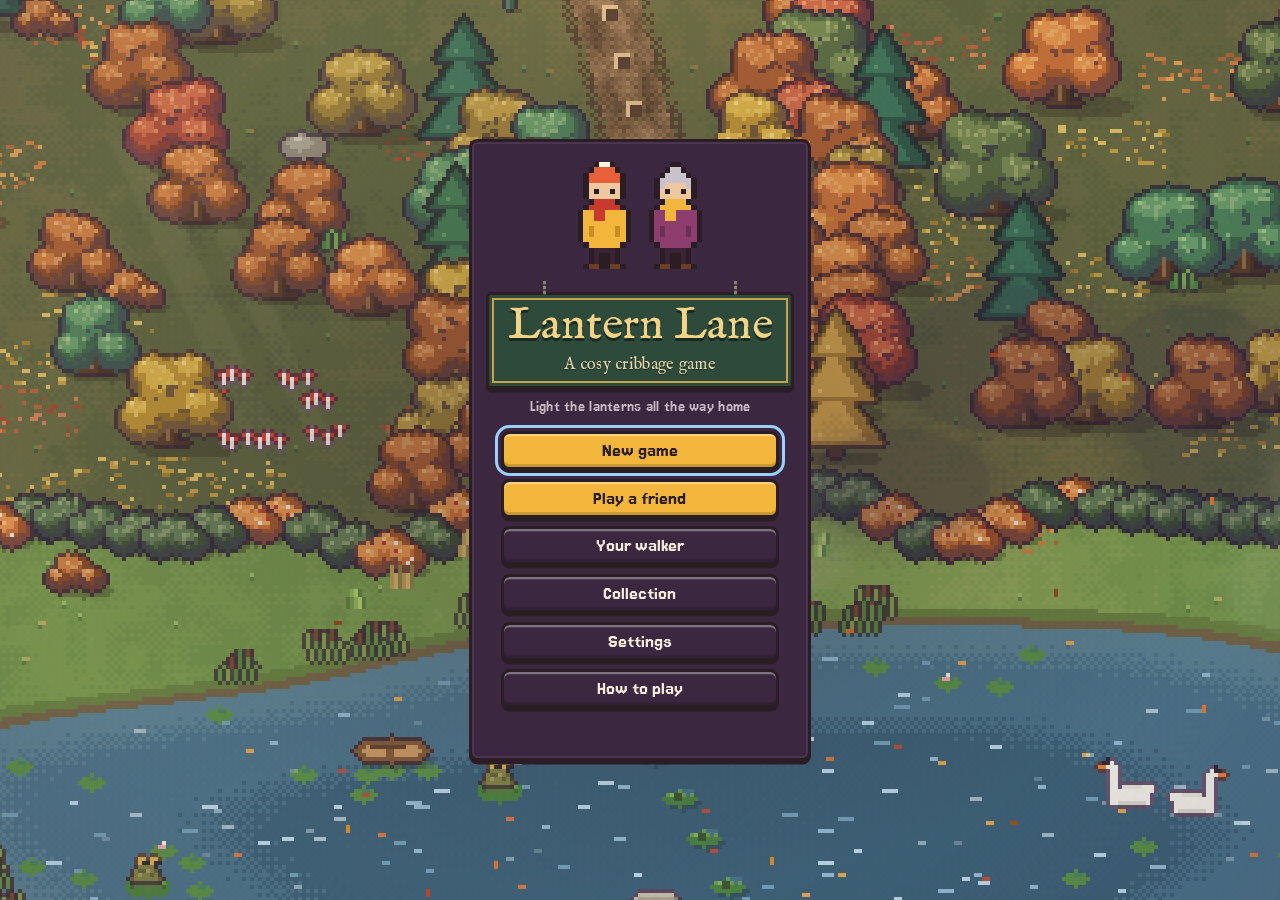
==== commit ae75b0e4: "Friend play: fix the show replay, name in the score bar, phone invite layout Co-Authored-By: Claude " ====
--- a/index.html
+++ b/index.html
@@ -7,7 +7,7 @@
 <link rel="icon" href="data:,">
 <link rel="preload" href="fonts/jersey-15.woff2" as="font" type="font/woff2" crossorigin>
 <link rel="preload" href="fonts/im-fell-english.woff2" as="font" type="font/woff2" crossorigin>
-<link rel="stylesheet" href="styles/main.css?v=63549bd7">
+<link rel="stylesheet" href="styles/main.css?v=8aecefd0">
 </head>
 <body>
 <svg width="0" height="0" style="position:absolute" aria-hidden="true"><defs><symbol id="s-apple" viewBox="0 0 9 10" shape-rendering="crispEdges"><rect x="4" y="0" width="1" height="1" fill="currentColor"></rect><rect x="6" y="0" width="2" height="1" fill="currentColor"></rect><rect x="4" y="1" width="1" height="1" fill="currentColor"></rect><rect x="5" y="1" width="2" height="1" fill="currentColor"></rect><rect x="1" y="2" width="3" height="1" fill="currentColor"></rect><rect x="5" y="2" width="3" height="1" fill="currentColor"></rect><rect x="0" y="3" width="1" height="1" fill="currentColor"></rect><rect x="1" y="3" width="1" height="1" fill="currentColor"></rect><rect x="2" y="3" width="7" height="1" fill="currentColor"></rect><rect x="0" y="4" width="1" height="1" fill="currentColor"></rect><rect x="1" y="4" width="1" height="1" fill="currentColor"></rect><rect x="2" y="4" width="7" height="1" fill="currentColor"></rect><rect x="0" y="5" width="9" height="1" fill="currentColor"></rect><rect x="0" y="6" width="9" height="1" fill="currentColor"></rect><rect x="1" y="7" width="7" height="1" fill="currentColor"></rect><rect x="1" y="8" width="7" height="1" fill="currentColor"></rect><rect x="2" y="9" width="2" height="1" fill="currentColor"></rect><rect x="5" y="9" width="2" height="1" fill="currentColor"></rect><rect x="1" y="3" width="1" height="1" fill="#FFFFFF" fill-opacity="0.5"></rect><rect x="1" y="4" width="1" height="1" fill="#FFFFFF" fill-opacity="0.5"></rect></symbol><symbol id="s-pumpkin" viewBox="0 0 9 10" shape-rendering="crispEdges"><rect x="4" y="0" width="1" height="1" fill="#5C3A26"></rect><rect x="4" y="1" width="2" height="1" fill="#5C3A26"></rect><rect x="1" y="2" width="1" height="1" fill="currentColor"></rect><rect x="2" y="2" width="1" height="1" fill="currentColor"></rect><rect x="3" y="2" width="3" height="1" fill="currentColor"></rect><rect x="6" y="2" width="1" height="1" fill="currentColor"></rect><rect x="7" y="2" width="1" height="1" fill="currentColor"></rect><rect x="0" y="3" width="2" height="1" fill="currentColor"></rect><rect x="2" y="3" width="1" height="1" fill="currentColor"></rect><rect x="3" y="3" width="3" height="1" fill="currentColor"></rect><rect x="6" y="3" width="1" height="1" fill="currentColor"></rect><rect x="7" y="3" width="2" height="1" fill="currentColor"></rect><rect x="0" y="4" width="2" height="1" fill="currentColor"></rect><rect x="2" y="4" width="1" height="1" fill="currentColor"></rect><rect x="3" y="4" width="3" height="1" fill="currentColor"></rect><rect x="6" y="4" width="1" height="1" fill="currentColor"></rect><rect x="7" y="4" width="2" height="1" fill="currentColor"></rect><rect x="0" y="5" width="2" height="1" fill="currentColor"></rect><rect x="2" y="5" width="1" height="1" fill="currentColor"></rect><rect x="3" y="5" width="3" height="1" fill="currentColor"></rect><rect x="6" y="5" width="1" height="1" fill="currentColor"></rect><rect x="7" y="5" width="2" height="1" fill="currentColor"></rect><rect x="0" y="6" width="2" height="1" fill="currentColor"></rect><rect x="2" y="6" width="1" height="1" fill="currentColor"></rect><rect x="3" y="6" width="3" height="1" fill="currentColor"></rect><rect x="6" y="6" width="1" height="1" fill="currentColor"></rect><rect x="7" y="6" width="2" height="1" fill="currentColor"></rect><rect x="0" y="7" width="2" height="1" fill="currentColor"></rect><rect x="2" y="7" width="1" height="1" fill="currentColor"></rect><rect x="3" y="7" width="3" height="1" fill="currentColor"></rect><rect x="6" y="7" width="1" height="1" fill="currentColor"></rect><rect x="7" y="7" width="2" height="1" fill="currentColor"></rect><rect x="1" y="8" width="1" height="1" fill="currentColor"></rect><rect x="2" y="8" width="1" height="1" fill="currentColor"></rect><rect x="3" y="8" width="3" height="1" fill="currentColor"></rect><rect x="6" y="8" width="1" height="1" fill="currentColor"></rect><rect x="7" y="8" width="1" height="1" fill="currentColor"></rect><rect x="2" y="9" width="5" height="1" fill="currentColor"></rect><rect x="2" y="2" width="1" height="1" fill="#000000" fill-opacity="0.25"></rect><rect x="6" y="2" width="1" height="1" fill="#000000" fill-opacity="0.25"></rect><rect x="2" y="3" width="1" height="1" fill="#000000" fill-opacity="0.25"></rect><rect x="6" y="3" width="1" height="1" fill="#000000" fill-opacity="0.25"></rect><rect x="2" y="4" width="1" height="1" fill="#000000" fill-opacity="0.25"></rect><rect x="6" y="4" width="1" height="1" fill="#000000" fill-opacity="0.25"></rect><rect x="2" y="5" width="1" height="1" fill="#000000" fill-opacity="0.25"></rect><rect x="6" y="5" width="1" height="1" fill="#000000" fill-opacity="0.25"></rect><rect x="2" y="6" width="1" height="1" fill="#000000" fill-opacity="0.25"></rect><rect x="6" y="6" width="1" height="1" fill="#000000" fill-opacity="0.25"></rect><rect x="2" y="7" width="1" height="1" fill="#000000" fill-opacity="0.25"></rect><rect x="6" y="7" width="1" height="1" fill="#000000" fill-opacity="0.25"></rect><rect x="2" y="8" width="1" height="1" fill="#000000" fill-opacity="0.25"></rect><rect x="6" y="8" width="1" height="1" fill="#000000" fill-opacity="0.25"></rect></symbol><symbol id="s-berry" viewBox="0 0 9 10" shape-rendering="crispEdges"><rect x="3" y="0" width="1" height="1" fill="#4E7A34"></rect><rect x="5" y="0" width="1" height="1" fill="#4E7A34"></rect><rect x="6" y="0" width="1" height="1" fill="#4E7A34"></rect><rect x="4" y="1" width="1" height="1" fill="#4E7A34"></rect><rect x="5" y="1" width="1" height="1" fill="#4E7A34"></rect><rect x="2" y="2" width="1" height="1" fill="currentColor"></rect><rect x="3" y="2" width="1" height="1" fill="currentColor"></rect><rect x="4" y="2" width="1" height="1" fill="currentColor"></rect><rect x="5" y="2" width="1" height="1" fill="currentColor"></rect><rect x="6" y="2" width="1" height="1" fill="currentColor"></rect><rect x="1" y="3" width="1" height="1" fill="currentColor"></rect><rect x="2" y="3" width="1" height="1" fill="currentColor"></rect><rect x="2" y="3" width="1" height="1" fill="#FFFFFF" fill-opacity="0.45"></rect><rect x="3" y="3" width="1" height="1" fill="currentColor"></rect><rect x="4" y="3" width="1" height="1" fill="currentColor"></rect><rect x="5" y="3" width="1" height="1" fill="currentColor"></rect><rect x="5" y="3" width="1" height="1" fill="#FFFFFF" fill-opacity="0.45"></rect><rect x="6" y="3" width="1" height="1" fill="currentColor"></rect><rect x="7" y="3" width="1" height="1" fill="currentColor"></rect><rect x="0" y="4" width="1" height="1" fill="currentColor"></rect><rect x="1" y="4" width="1" height="1" fill="currentColor"></rect><rect x="2" y="4" width="1" height="1" fill="currentColor"></rect><rect x="3" y="4" width="1" height="1" fill="currentColor"></rect><rect x="4" y="4" width="1" height="1" fill="currentColor"></rect><rect x="5" y="4" width="1" height="1" fill="currentColor"></rect><rect x="6" y="4" width="1" height="1" fill="currentColor"></rect><rect x="7" y="4" width="1" height="1" fill="currentColor"></rect><rect x="8" y="4" width="1" height="1" fill="currentColor"></rect><rect x="0" y="5" width="1" height="1" fill="currentColor"></rect><rect x="1" y="5" width="1" height="1" fill="currentColor"></rect><rect x="1" y="5" width="1" height="1" fill="#FFFFFF" fill-opacity="0.45"></rect><rect x="2" y="5" width="1" height="1" fill="currentColor"></rect><rect x="3" y="5" width="1" height="1" fill="currentColor"></rect><rect x="4" y="5" width="1" height="1" fill="currentColor"></rect><rect x="4" y="5" width="1" height="1" fill="#FFFFFF" fill-opacity="0.45"></rect><rect x="5" y="5" width="1" height="1" fill="currentColor"></rect><rect x="6" y="5" width="1" height="1" fill="currentColor"></rect><rect x="7" y="5" width="1" height="1" fill="currentColor"></rect><rect x="7" y="5" width="1" height="1" fill="#FFFFFF" fill-opacity="0.45"></rect><rect x="8" y="5" width="1" height="1" fill="currentColor"></rect><rect x="0" y="6" width="1" height="1" fill="currentColor"></rect><rect x="1" y="6" width="1" height="1" fill="currentColor"></rect><rect x="2" y="6" width="1" height="1" fill="currentColor"></rect><rect x="3" y="6" width="1" height="1" fill="currentColor"></rect><rect x="4" y="6" width="1" height="1" fill="currentColor"></rect><rect x="5" y="6" width="1" height="1" fill="currentColor"></rect><rect x="6" y="6" width="1" height="1" fill="currentColor"></rect><rect x="7" y="6" width="1" height="1" fill="currentColor"></rect><rect x="8" y="6" width="1" height="1" fill="currentColor"></rect><rect x="1" y="7" width="1" height="1" fill="currentColor"></rect><rect x="2" y="7" width="1" height="1" fill="currentColor"></rect><rect x="2" y="7" width="1" height="1" fill="#FFFFFF" fill-opacity="0.45"></rect><rect x="3" y="7" width="1" height="1" fill="currentColor"></rect><rect x="4" y="7" width="1" height="1" fill="currentColor"></rect><rect x="5" y="7" width="1" height="1" fill="currentColor"></rect><rect x="5" y="7" width="1" height="1" fill="#FFFFFF" fill-opacity="0.45"></rect><rect x="6" y="7" width="1" height="1" fill="currentColor"></rect><rect x="7" y="7" width="1" height="1" fill="currentColor"></rect><rect x="2" y="8" width="1" height="1" fill="currentColor"></rect><rect x="3" y="8" width="1" height="1" fill="currentColor"></rect><rect x="4" y="8" width="1" height="1" fill="currentColor"></rect><rect x="5" y="8" width="1" height="1" fill="currentColor"></rect><rect x="6" y="8" width="1" height="1" fill="currentColor"></rect><rect x="3" y="9" width="1" height="1" fill="currentColor"></rect><rect x="4" y="9" width="1" height="1" fill="currentColor"></rect><rect x="5" y="9" width="1" height="1" fill="currentColor"></rect><rect x="3" y="4" width="1" height="1" fill="#000000" fill-opacity="0.3"></rect><rect x="6" y="4" width="1" height="1" fill="#000000" fill-opacity="0.3"></rect><rect x="2" y="6" width="1" height="1" fill="#000000" fill-opacity="0.3"></rect><rect x="5" y="6" width="1" height="1" fill="#000000" fill-opacity="0.3"></rect><rect x="7" y="6" width="1" height="1" fill="#000000" fill-opacity="0.3"></rect><rect x="4" y="8" width="1" height="1" fill="#000000" fill-opacity="0.3"></rect></symbol><symbol id="s-leaf" viewBox="0 0 9 10" shape-rendering="crispEdges"><rect x="4" y="0" width="1" height="1" fill="currentColor"></rect><rect x="3" y="1" width="3" height="1" fill="currentColor"></rect><rect x="2" y="2" width="2" height="1" fill="currentColor"></rect><rect x="4" y="2" width="1" height="1" fill="currentColor"></rect><rect x="5" y="2" width="2" height="1" fill="currentColor"></rect><rect x="1" y="3" width="3" height="1" fill="currentColor"></rect><rect x="4" y="3" width="1" height="1" fill="currentColor"></rect><rect x="5" y="3" width="3" height="1" fill="currentColor"></rect><rect x="0" y="4" width="1" height="1" fill="currentColor"></rect><rect x="1" y="4" width="1" height="1" fill="currentColor"></rect><rect x="2" y="4" width="2" height="1" fill="currentColor"></rect><rect x="4" y="4" width="1" height="1" fill="currentColor"></rect><rect x="5" y="4" width="2" height="1" fill="currentColor"></rect><rect x="7" y="4" width="1" height="1" fill="currentColor"></rect><rect x="8" y="4" width="1" height="1" fill="currentColor"></rect><rect x="0" y="5" width="2" height="1" fill="currentColor"></rect><rect x="2" y="5" width="1" height="1" fill="currentColor"></rect><rect x="3" y="5" width="1" height="1" fill="currentColor"></rect><rect x="4" y="5" width="1" height="1" fill="currentColor"></rect><rect x="5" y="5" width="1" height="1" fill="currentColor"></rect><rect x="6" y="5" width="1" height="1" fill="currentColor"></rect><rect x="7" y="5" width="2" height="1" fill="currentColor"></rect><rect x="1" y="6" width="3" height="1" fill="currentColor"></rect><rect x="4" y="6" width="1" height="1" fill="currentColor"></rect><rect x="5" y="6" width="3" height="1" fill="currentColor"></rect><rect x="2" y="7" width="2" height="1" fill="currentColor"></rect><rect x="4" y="7" width="1" height="1" fill="currentColor"></rect><rect x="5" y="7" width="2" height="1" fill="currentColor"></rect><rect x="4" y="8" width="1" height="1" fill="currentColor"></rect><rect x="4" y="9" width="1" height="1" fill="currentColor"></rect><rect x="4" y="2" width="1" height="1" fill="#F7EEDD" fill-opacity="0.6"></rect><rect x="4" y="3" width="1" height="1" fill="#F7EEDD" fill-opacity="0.6"></rect><rect x="1" y="4" width="1" height="1" fill="#F7EEDD" fill-opacity="0.6"></rect><rect x="4" y="4" width="1" height="1" fill="#F7EEDD" fill-opacity="0.6"></rect><rect x="7" y="4" width="1" height="1" fill="#F7EEDD" fill-opacity="0.6"></rect><rect x="2" y="5" width="1" height="1" fill="#F7EEDD" fill-opacity="0.6"></rect><rect x="4" y="5" width="1" height="1" fill="#F7EEDD" fill-opacity="0.6"></rect><rect x="6" y="5" width="1" height="1" fill="#F7EEDD" fill-opacity="0.6"></rect><rect x="4" y="6" width="1" height="1" fill="#F7EEDD" fill-opacity="0.6"></rect><rect x="4" y="7" width="1" height="1" fill="#F7EEDD" fill-opacity="0.6"></rect></symbol><symbol id="s-acorn" viewBox="0 0 9 10" shape-rendering="crispEdges"><rect x="4" y="0" width="1" height="1" fill="#3E2412"></rect><rect x="1" y="1" width="7" height="1" fill="#3E2412"></rect><rect x="0" y="2" width="9" height="1" fill="#3E2412"></rect><rect x="0" y="3" width="9" height="1" fill="#3E2412"></rect><rect x="1" y="4" width="7" height="1" fill="currentColor"></rect><rect x="1" y="5" width="1" height="1" fill="currentColor"></rect><rect x="2" y="5" width="6" height="1" fill="currentColor"></rect><rect x="1" y="6" width="1" height="1" fill="currentColor"></rect><rect x="2" y="6" width="6" height="1" fill="currentColor"></rect><rect x="2" y="7" width="5" height="1" fill="currentColor"></rect><rect x="3" y="8" width="3" height="1" fill="currentColor"></rect><rect x="4" y="9" width="1" height="1" fill="currentColor"></rect><rect x="1" y="5" width="1" height="1" fill="#FFFFFF" fill-opacity="0.4"></rect><rect x="1" y="6" width="1" height="1" fill="#FFFFFF" fill-opacity="0.4"></rect></symbol></defs></svg>
@@ -18,7 +18,7 @@
  <div class="panel titlechip"><span class="title">Lantern Lane</span><span class="sub"><span id="roundInfo"></span><span class="seed" id="seed"></span></span></div>
  <div class="panel scores">
   <div class="score you"><i class="pip"></i><span class="who">You</span><b id="score-p">0</b><small id="gain-p"></small></div>
-  <div class="score them"><i class="pip"></i><span class="who">Winnie</span><b id="score-c">0</b><small id="gain-c"></small></div>
+  <div class="score them"><i class="pip"></i><span class="who" id="name-c">Winnie</span><b id="score-c">0</b><small id="gain-c"></small></div>
  </div>
  <div class="controls">
   <button class="ibtn" id="musicBtn" aria-pressed="true" title="Music" aria-label="Music"><svg viewBox="0 0 8 8" aria-hidden="true"><path d="M3 0h5v1H3zM3 0h1v6H3zM7 0h1v5H7zM1 5h3v3H1zM5 4h3v3H5z" fill="currentColor"/></svg></button>
@@ -91,7 +91,7 @@
    <li>Each round is played at a rest stop beside the lane. Points you score light a lantern further along; at the end of the round you both walk to your lanterns. First home at 121 wins.</li>
   </ul>
 </div>
-<script type="importmap">{"imports":{"./src/ai.js":"./src/ai.js?v=df0885c3","./src/art.js":"./src/art.js?v=497b6e69","./src/biomes.js":"./src/biomes.js?v=42e2ae13","./src/cards.js":"./src/cards.js?v=2afb79ac","./src/collection.js":"./src/collection.js?v=9031fa3a","./src/critters.js":"./src/critters.js?v=9b4d8b0f","./src/game.js":"./src/game.js?v=effb8f7f","./src/ground.js":"./src/ground.js?v=a14fafcf","./src/lake.js":"./src/lake.js?v=4a7387ce","./src/lane.js":"./src/lane.js?v=7c4d6a9c","./src/moments.js":"./src/moments.js?v=dcf20f05","./src/online.js":"./src/online.js?v=6bb0a920","./src/pixel.js":"./src/pixel.js?v=5874634c","./src/reststop.js":"./src/reststop.js?v=edfc86d2","./src/save.js":"./src/save.js?v=b1b2db0c","./src/scene.js":"./src/scene.js?v=3710bb73","./src/scenery.js":"./src/scenery.js?v=8dbb115b","./src/scoring.js":"./src/scoring.js?v=37445088","./src/sound.js":"./src/sound.js?v=7f9e4870","./src/sprites.js":"./src/sprites.js?v=ec0f4f63","./src/unlocks.js":"./src/unlocks.js?v=eae688ac","./src/walkers.js":"./src/walkers.js?v=8777dfb0","./src/weather.js":"./src/weather.js?v=d16a4c2c","./src/weathers.js":"./src/weathers.js?v=7598898b"}}</script>
-<script type="module" src="src/game.js?v=effb8f7f"></script>
+<script type="importmap">{"imports":{"./src/ai.js":"./src/ai.js?v=df0885c3","./src/art.js":"./src/art.js?v=497b6e69","./src/biomes.js":"./src/biomes.js?v=42e2ae13","./src/cards.js":"./src/cards.js?v=2afb79ac","./src/collection.js":"./src/collection.js?v=9031fa3a","./src/critters.js":"./src/critters.js?v=9b4d8b0f","./src/game.js":"./src/game.js?v=09da0173","./src/ground.js":"./src/ground.js?v=a14fafcf","./src/lake.js":"./src/lake.js?v=4a7387ce","./src/lane.js":"./src/lane.js?v=7c4d6a9c","./src/moments.js":"./src/moments.js?v=dcf20f05","./src/online.js":"./src/online.js?v=6bb0a920","./src/pixel.js":"./src/pixel.js?v=5874634c","./src/reststop.js":"./src/reststop.js?v=edfc86d2","./src/save.js":"./src/save.js?v=b1b2db0c","./src/scene.js":"./src/scene.js?v=3710bb73","./src/scenery.js":"./src/scenery.js?v=8dbb115b","./src/scoring.js":"./src/scoring.js?v=37445088","./src/sound.js":"./src/sound.js?v=7f9e4870","./src/sprites.js":"./src/sprites.js?v=ec0f4f63","./src/unlocks.js":"./src/unlocks.js?v=eae688ac","./src/walkers.js":"./src/walkers.js?v=8777dfb0","./src/weather.js":"./src/weather.js?v=d16a4c2c","./src/weathers.js":"./src/weathers.js?v=7598898b"}}</script>
+<script type="module" src="src/game.js?v=09da0173"></script>
 </body>
 </html>
--- a/styles/main.css
+++ b/styles/main.css
@@ -325,3 +325,6 @@
 .panel.invite .label{font-size:1.3rem;color:var(--lamp)}
 .panel.invite .note{color:var(--muted);font-size:1rem}
 .panel.invite .row{display:flex;gap:.5rem}
+body.portrait .panel.invite{padding:.7rem .8rem;gap:.45rem}
+body.portrait .panel.invite .note{display:none}
+body.portrait .invite-link{font-size:1rem}
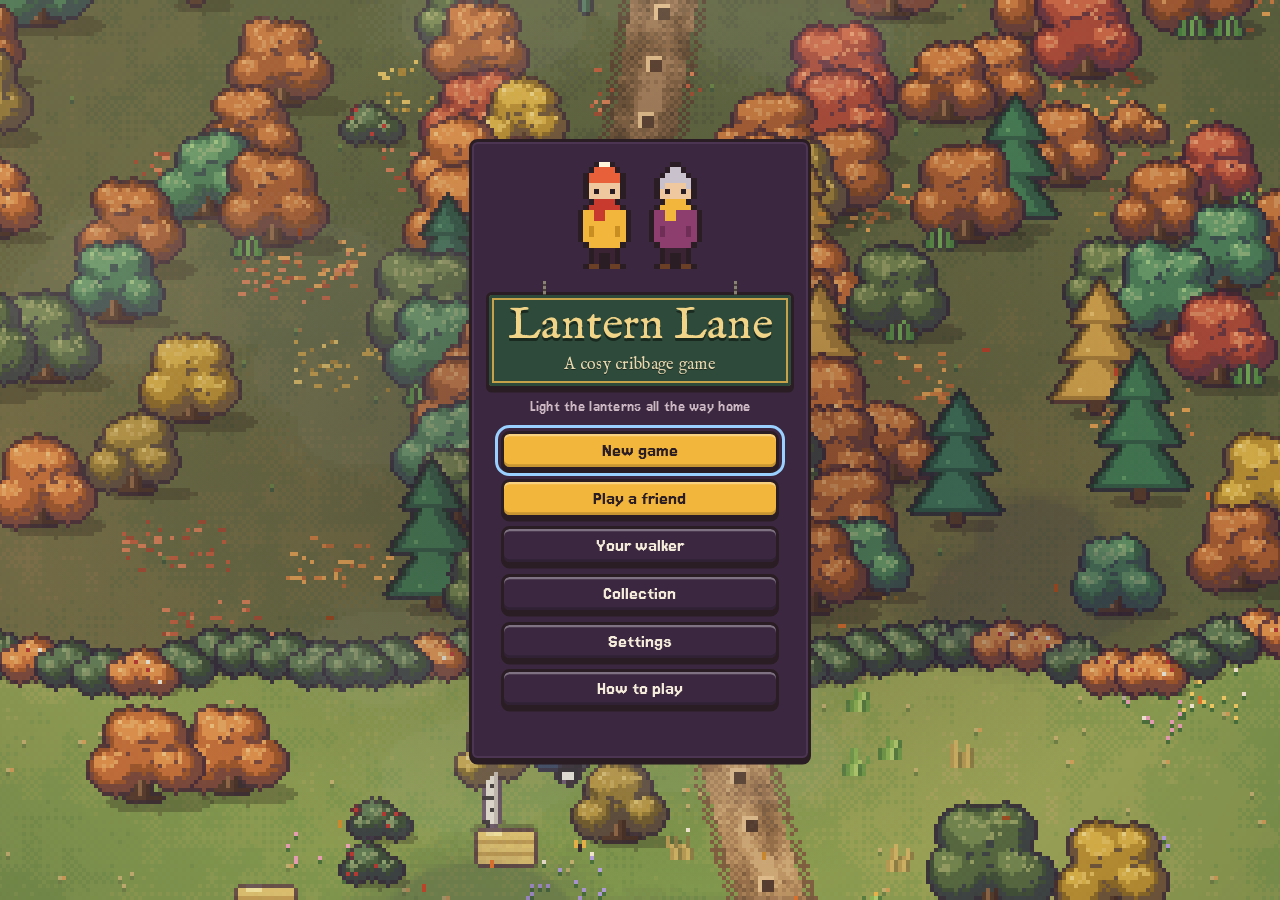
==== commit 308f25f0: "Friend play feedback: cut for deal, paced pegging, seating and walkers - Each player cuts for deal f" ====
--- a/index.html
+++ b/index.html
@@ -91,7 +91,7 @@
    <li>Each round is played at a rest stop beside the lane. Points you score light a lantern further along; at the end of the round you both walk to your lanterns. First home at 121 wins.</li>
   </ul>
 </div>
-<script type="importmap">{"imports":{"./src/ai.js":"./src/ai.js?v=df0885c3","./src/art.js":"./src/art.js?v=497b6e69","./src/biomes.js":"./src/biomes.js?v=42e2ae13","./src/cards.js":"./src/cards.js?v=2afb79ac","./src/collection.js":"./src/collection.js?v=9031fa3a","./src/critters.js":"./src/critters.js?v=9b4d8b0f","./src/game.js":"./src/game.js?v=09da0173","./src/ground.js":"./src/ground.js?v=a14fafcf","./src/lake.js":"./src/lake.js?v=4a7387ce","./src/lane.js":"./src/lane.js?v=7c4d6a9c","./src/moments.js":"./src/moments.js?v=dcf20f05","./src/online.js":"./src/online.js?v=6bb0a920","./src/pixel.js":"./src/pixel.js?v=5874634c","./src/reststop.js":"./src/reststop.js?v=edfc86d2","./src/save.js":"./src/save.js?v=b1b2db0c","./src/scene.js":"./src/scene.js?v=3710bb73","./src/scenery.js":"./src/scenery.js?v=8dbb115b","./src/scoring.js":"./src/scoring.js?v=37445088","./src/sound.js":"./src/sound.js?v=7f9e4870","./src/sprites.js":"./src/sprites.js?v=ec0f4f63","./src/unlocks.js":"./src/unlocks.js?v=eae688ac","./src/walkers.js":"./src/walkers.js?v=8777dfb0","./src/weather.js":"./src/weather.js?v=d16a4c2c","./src/weathers.js":"./src/weathers.js?v=7598898b"}}</script>
-<script type="module" src="src/game.js?v=09da0173"></script>
+<script type="importmap">{"imports":{"./src/ai.js":"./src/ai.js?v=df0885c3","./src/art.js":"./src/art.js?v=497b6e69","./src/biomes.js":"./src/biomes.js?v=42e2ae13","./src/cards.js":"./src/cards.js?v=2afb79ac","./src/collection.js":"./src/collection.js?v=9031fa3a","./src/critters.js":"./src/critters.js?v=9b4d8b0f","./src/game.js":"./src/game.js?v=53ebf9c5","./src/ground.js":"./src/ground.js?v=a14fafcf","./src/lake.js":"./src/lake.js?v=4a7387ce","./src/lane.js":"./src/lane.js?v=7c4d6a9c","./src/moments.js":"./src/moments.js?v=dcf20f05","./src/online.js":"./src/online.js?v=8e2532c9","./src/pixel.js":"./src/pixel.js?v=5874634c","./src/reststop.js":"./src/reststop.js?v=83053acb","./src/save.js":"./src/save.js?v=b1b2db0c","./src/scene.js":"./src/scene.js?v=f1619435","./src/scenery.js":"./src/scenery.js?v=8dbb115b","./src/scoring.js":"./src/scoring.js?v=37445088","./src/sound.js":"./src/sound.js?v=7f9e4870","./src/sprites.js":"./src/sprites.js?v=ec0f4f63","./src/unlocks.js":"./src/unlocks.js?v=eae688ac","./src/walkers.js":"./src/walkers.js?v=4c490169","./src/weather.js":"./src/weather.js?v=d16a4c2c","./src/weathers.js":"./src/weathers.js?v=7598898b"}}</script>
+<script type="module" src="src/game.js?v=53ebf9c5"></script>
 </body>
 </html>
